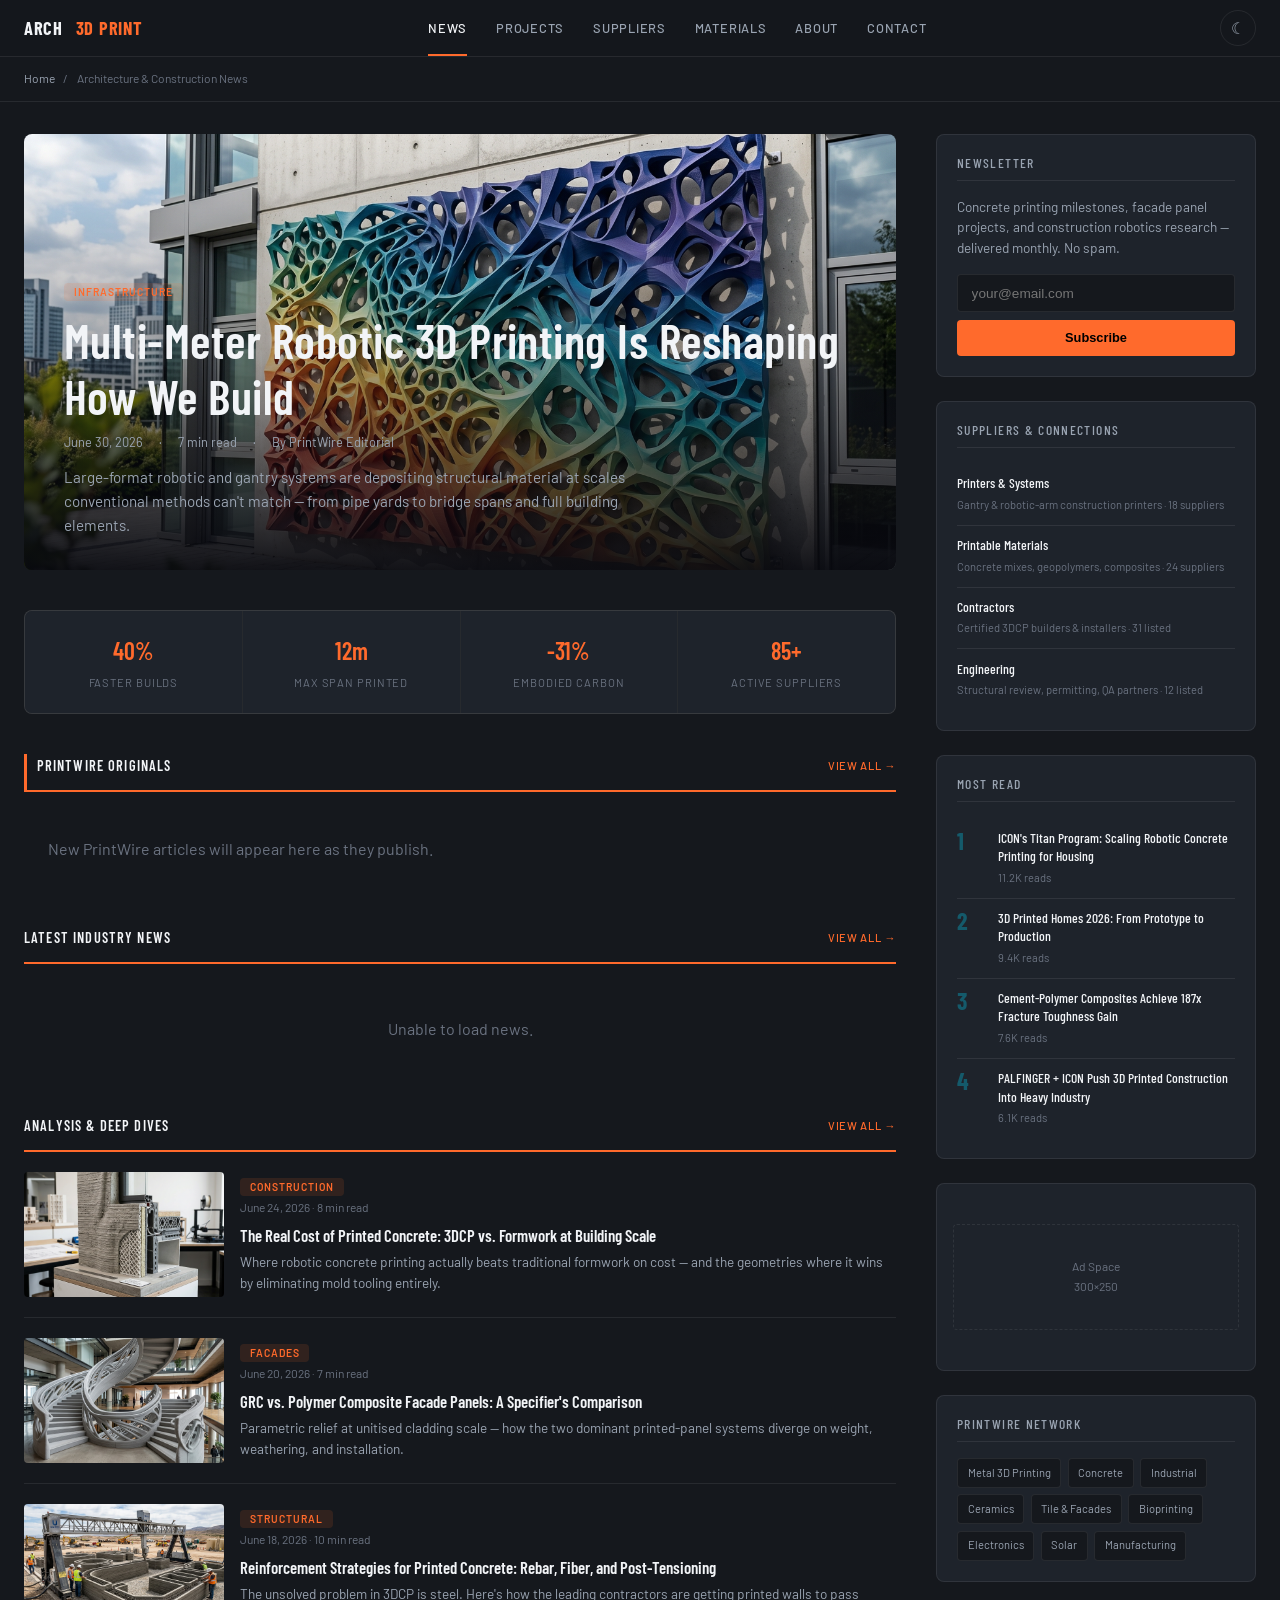
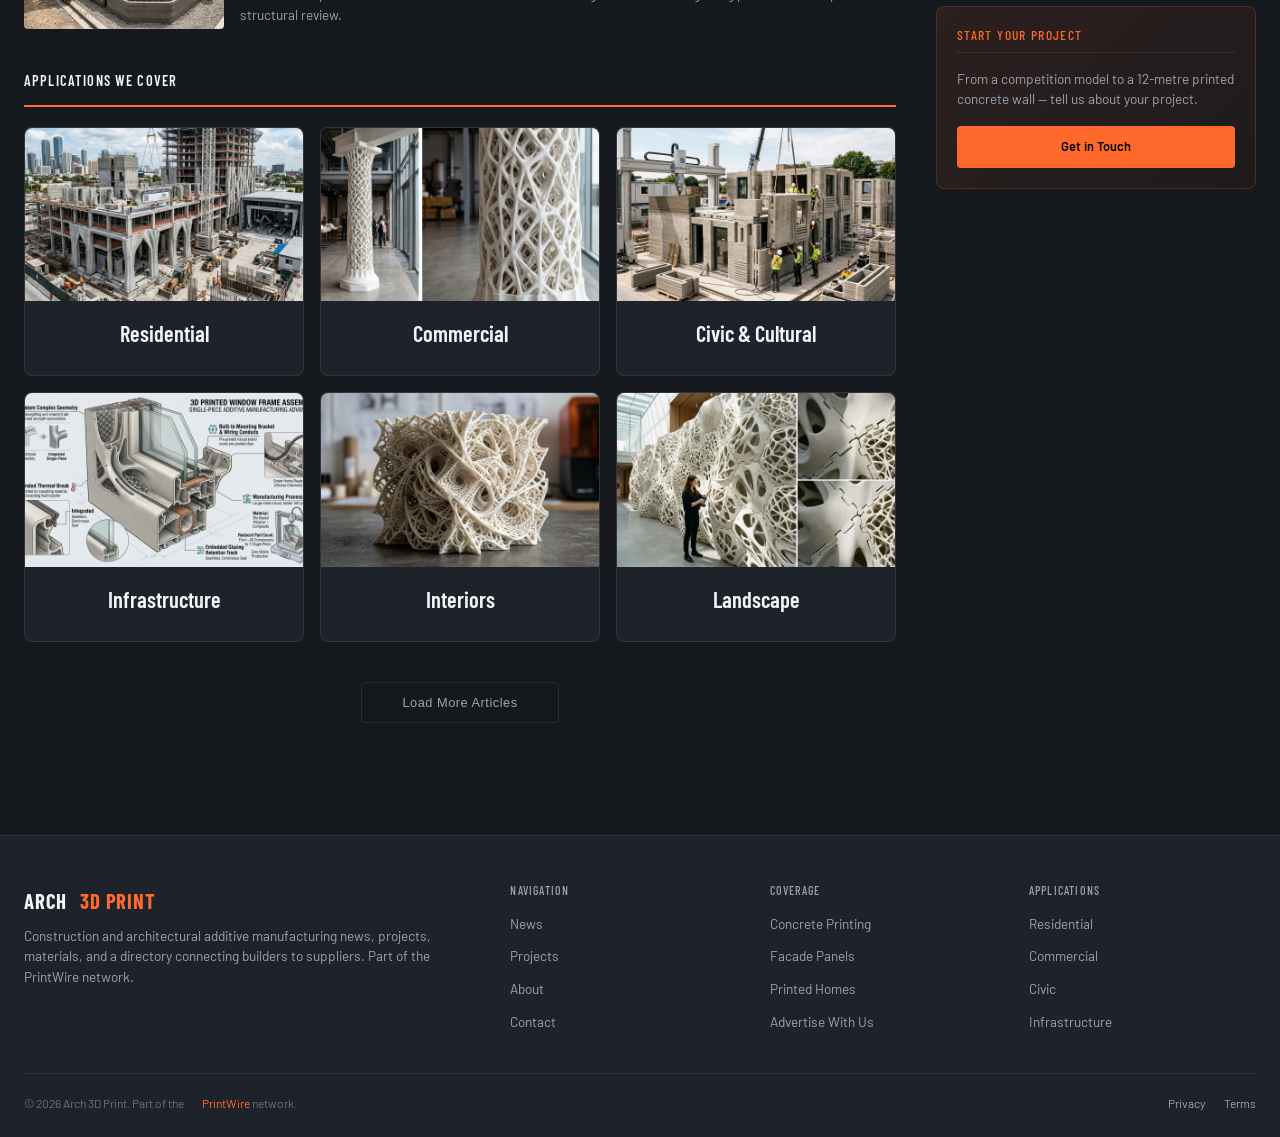
==== static/index.html @ 68fc4df5 "Convert to architecture editorial news template (2-column, orange, network feed)" ====
<!DOCTYPE html>
<html lang="en">
<head>
  <meta charset="UTF-8">
  <meta name="viewport" content="width=device-width, initial-scale=1.0">
  <meta name="description" content="Arch 3D Print: construction and architectural additive manufacturing news, robotic concrete printing, facade panels, and a directory connecting builders to suppliers.">
  <title>Arch 3D Print — Construction &amp; Architectural AM News &amp; Suppliers</title>
  <link rel="preconnect" href="https://fonts.googleapis.com">
  <link rel="preconnect" href="https://fonts.gstatic.com" crossorigin>
  <link href="https://fonts.googleapis.com/css2?family=Barlow+Condensed:wght@600;700&family=Barlow:wght@400;500;600&display=swap" rel="stylesheet">
  <link rel="stylesheet" href="css/editorial.css">
</head>
<body>

<!-- ── Header ─────────────────────────────────── -->
<header class="ed-header">
  <div class="ed-header-inner">
    <a href="index.html" class="ed-logo">
      ARCH&nbsp;<span class="ed-logo-accent">3D&nbsp;PRINT</span>
    </a>
    <button class="ed-nav-toggle" aria-label="Menu" onclick="document.querySelector('.ed-nav').classList.toggle('open')">&#9776;</button>
    <nav class="ed-nav">
      <a href="index.html" class="active">News</a>
      <a href="/articles/">Projects</a>
      <a href="#suppliers">Suppliers</a>
      <a href="#suppliers">Materials</a>
      <a href="about.html">About</a>
      <a href="contact.html">Contact</a>
    </nav>
    <button class="ed-theme-toggle" id="themeToggle" aria-label="Toggle light/dark mode" title="Toggle light/dark mode">&#9790;</button>
  </div>
</header>

<!-- ── Breadcrumbs ────────────────────────────── -->
<div class="ed-breadcrumbs">
  <a href="index.html">Home</a> <span>/</span> Architecture &amp; Construction News
</div>

<!-- ── Main Layout ────────────────────────────── -->
<div class="ed-layout">
  <div class="ed-main">

    <!-- Featured Story -->
    <article class="ed-hero">
      <img src="images/05_facade_gradient.png" alt="Large-format robotic 3D printing on a construction site">
      <div class="ed-hero-overlay"></div>
      <div class="ed-hero-content">
        <span class="ed-badge">Infrastructure</span>
        <h1><a href="#">Multi-Meter Robotic 3D Printing Is Reshaping How We Build</a></h1>
        <div class="ed-hero-meta">
          <span>June 30, 2026</span>
          <span>·</span>
          <span>7 min read</span>
          <span>·</span>
          <span>By PrintWire Editorial</span>
        </div>
        <p class="ed-hero-excerpt">Large-format robotic and gantry systems are depositing structural material at scales conventional methods can't match — from pipe yards to bridge spans and full building elements.</p>
      </div>
    </article>

    <!-- Stats Bar -->
    <div class="ed-stats">
      <div class="ed-stat">
        <div class="ed-stat-value">40%</div>
        <div class="ed-stat-label">Faster Builds</div>
      </div>
      <div class="ed-stat">
        <div class="ed-stat-value">12m</div>
        <div class="ed-stat-label">Max Span Printed</div>
      </div>
      <div class="ed-stat">
        <div class="ed-stat-value">-31%</div>
        <div class="ed-stat-label">Embodied Carbon</div>
      </div>
      <div class="ed-stat">
        <div class="ed-stat-value">85+</div>
        <div class="ed-stat-label">Active Suppliers</div>
      </div>
    </div>

    <!-- PrintWire Originals — network-wide originals (featured) -->
    <div class="ed-section-label" style="border-left:3px solid var(--accent);padding-left:0.6rem;">
      PrintWire Originals
      <a href="/articles/">View All &rarr;</a>
    </div>
    <div class="ed-card-grid" id="pwOriginals">
      <div style="grid-column:1/-1;text-align:center;padding:2rem;color:var(--text-faint);">Loading PrintWire articles…</div>
    </div>

    <!-- Latest News — PrintWire + industry (RSS) -->
    <div class="ed-section-label">
      Latest Industry News
      <a href="#">View All &rarr;</a>
    </div>
    <div class="ed-card-grid" id="newsGrid">
      <div style="grid-column: 1/-1; text-align:center; padding:2rem; color:var(--text-faint);">Loading latest news…</div>
    </div>

    <!-- Analysis & Deep Dives -->
    <div class="ed-section-label">
      Analysis &amp; Deep Dives
      <a href="#">View All &rarr;</a>
    </div>
    <div class="ed-list">
      <article class="ed-list-item">
        <img src="images/07_scale_section.png" alt="Printed concrete wall section">
        <div>
          <span class="ed-badge">Construction</span>
          <div class="ed-card-meta">June 24, 2026 · 8 min read</div>
          <h3><a href="#">The Real Cost of Printed Concrete: 3DCP vs. Formwork at Building Scale</a></h3>
          <p class="ed-card-excerpt">Where robotic concrete printing actually beats traditional formwork on cost — and the geometries where it wins by eliminating mold tooling entirely.</p>
        </div>
      </article>
      <article class="ed-list-item">
        <img src="images/11_staircase.png" alt="Parametric facade panel">
        <div>
          <span class="ed-badge">Facades</span>
          <div class="ed-card-meta">June 20, 2026 · 7 min read</div>
          <h3><a href="#">GRC vs. Polymer Composite Facade Panels: A Specifier's Comparison</a></h3>
          <p class="ed-card-excerpt">Parametric relief at unitised cladding scale — how the two dominant printed-panel systems diverge on weight, weathering, and installation.</p>
        </div>
      </article>
      <article class="ed-list-item">
        <img src="images/12_foundation.png" alt="Reinforced printed foundation">
        <div>
          <span class="ed-badge">Structural</span>
          <div class="ed-card-meta">June 18, 2026 · 10 min read</div>
          <h3><a href="#">Reinforcement Strategies for Printed Concrete: Rebar, Fiber, and Post-Tensioning</a></h3>
          <p class="ed-card-excerpt">The unsolved problem in 3DCP is steel. Here's how the leading contractors are getting printed walls to pass structural review.</p>
        </div>
      </article>
    </div>

    <!-- Applications -->
    <div class="ed-section-label">
      Applications We Cover
    </div>
    <div class="ed-card-grid" style="grid-template-columns: repeat(3, 1fr); gap: 1rem; margin-bottom: 2.5rem;">
      <a href="#" class="ed-card" style="text-align:center;">
        <img class="ed-card-img" src="images/08_site_integration.png" alt="Residential">
        <div class="ed-card-body"><h3>Residential</h3></div>
      </a>
      <a href="#" class="ed-card" style="text-align:center;">
        <img class="ed-card-img" src="images/09_column_lattice.png" alt="Commercial">
        <div class="ed-card-body"><h3>Commercial</h3></div>
      </a>
      <a href="#" class="ed-card" style="text-align:center;">
        <img class="ed-card-img" src="images/10_modular_system.png" alt="Civic & Cultural">
        <div class="ed-card-body"><h3>Civic &amp; Cultural</h3></div>
      </a>
      <a href="#" class="ed-card" style="text-align:center;">
        <img class="ed-card-img" src="images/13_window_frame.png" alt="Infrastructure">
        <div class="ed-card-body"><h3>Infrastructure</h3></div>
      </a>
      <a href="#" class="ed-card" style="text-align:center;">
        <img class="ed-card-img" src="images/14_ornament_detail.png" alt="Interiors">
        <div class="ed-card-body"><h3>Interiors</h3></div>
      </a>
      <a href="#" class="ed-card" style="text-align:center;">
        <img class="ed-card-img" src="images/03_wall_panels.png" alt="Landscape">
        <div class="ed-card-body"><h3>Landscape</h3></div>
      </a>
    </div>

    <!-- Load More -->
    <div class="ed-load-more">
      <button>Load More Articles</button>
    </div>

  </div>

  <!-- ── Sidebar ─────────────────────────────── -->
  <aside class="ed-sidebar">

    <!-- Newsletter -->
    <div class="ed-sidebar-block ed-newsletter">
      <h4>Newsletter</h4>
      <p>Concrete printing milestones, facade panel projects, and construction robotics research — delivered monthly. No spam.</p>
      <form action="https://api.web3forms.com/submit" method="POST" onsubmit="this.querySelector('button').textContent='Subscribed!';this.querySelector('button').disabled=true;">
        <input type="hidden" name="access_key" value="6f33053b-6d08-414b-9615-665f88c98da8">
        <input type="hidden" name="subject" value="Newsletter Signup — arch3dprint.com">
        <input type="hidden" name="from_name" value="Newsletter Signup">
        <input type="email" name="email" placeholder="your@email.com" required>
        <button type="submit">Subscribe</button>
      </form>
    </div>

    <!-- Suppliers & Connections -->
    <div class="ed-sidebar-block" id="suppliers">
      <h4>Suppliers &amp; Connections</h4>
      <div class="ed-popular-item">
        <div>
          <h3><a href="#">Printers &amp; Systems</a></h3>
          <div class="ed-popular-meta">Gantry &amp; robotic-arm construction printers · 18 suppliers</div>
        </div>
      </div>
      <div class="ed-popular-item">
        <div>
          <h3><a href="#">Printable Materials</a></h3>
          <div class="ed-popular-meta">Concrete mixes, geopolymers, composites · 24 suppliers</div>
        </div>
      </div>
      <div class="ed-popular-item">
        <div>
          <h3><a href="#">Contractors</a></h3>
          <div class="ed-popular-meta">Certified 3DCP builders &amp; installers · 31 listed</div>
        </div>
      </div>
      <div class="ed-popular-item">
        <div>
          <h3><a href="#">Engineering</a></h3>
          <div class="ed-popular-meta">Structural review, permitting, QA partners · 12 listed</div>
        </div>
      </div>
    </div>

    <!-- Most Read -->
    <div class="ed-sidebar-block">
      <h4>Most Read</h4>
      <div class="ed-popular-item">
        <span class="ed-popular-num">1</span>
        <div>
          <h3><a href="#">ICON's Titan Program: Scaling Robotic Concrete Printing for Housing</a></h3>
          <div class="ed-popular-meta">11.2K reads</div>
        </div>
      </div>
      <div class="ed-popular-item">
        <span class="ed-popular-num">2</span>
        <div>
          <h3><a href="#">3D Printed Homes 2026: From Prototype to Production</a></h3>
          <div class="ed-popular-meta">9.4K reads</div>
        </div>
      </div>
      <div class="ed-popular-item">
        <span class="ed-popular-num">3</span>
        <div>
          <h3><a href="#">Cement-Polymer Composites Achieve 187x Fracture Toughness Gain</a></h3>
          <div class="ed-popular-meta">7.6K reads</div>
        </div>
      </div>
      <div class="ed-popular-item">
        <span class="ed-popular-num">4</span>
        <div>
          <h3><a href="#">PALFINGER + ICON Push 3D Printed Construction Into Heavy Industry</a></h3>
          <div class="ed-popular-meta">6.1K reads</div>
        </div>
      </div>
    </div>

    <!-- Ad Placeholder -->
    <div class="ed-sidebar-block" style="text-align:center; color: var(--text-faint); font-size: 0.75rem; padding: 2.5rem 1rem;">
      <div style="border: 1px dashed var(--border); border-radius: 4px; padding: 2rem 1rem;">
        Ad Space<br>300×250
      </div>
    </div>

    <!-- Network Links -->
    <div class="ed-sidebar-block">
      <h4>PrintWire Network</h4>
      <div class="ed-network-links">
        <a href="https://dmls3d.com">Metal 3D Printing</a>
        <a href="https://3dprintconcrete.com">Concrete</a>
        <a href="https://3dprintpipes.com">Industrial</a>
        <a href="https://3dprintceramic.com">Ceramics</a>
        <a href="https://3dprinttile.com">Tile &amp; Facades</a>
        <a href="https://3dprinttissue.com">Bioprinting</a>
        <a href="https://3dprintcircuitry.com">Electronics</a>
        <a href="https://3dprintsolar.com">Solar</a>
        <a href="https://sendcutship.com">Manufacturing</a>
      </div>
    </div>

    <!-- Project CTA -->
    <div class="ed-sidebar-block" style="background: linear-gradient(135deg, rgba(255,106,44,0.10), rgba(255,106,44,0.04)); border-color: var(--border-accent);">
      <h4 style="color: var(--accent);">Start Your Project</h4>
      <p style="font-size: 0.85rem; color: var(--text-dim); margin-bottom: 1rem; line-height: 1.5;">From a competition model to a 12-metre printed concrete wall — tell us about your project.</p>
      <a href="contact.html" style="display:block;text-align:center;padding:0.65rem;background:var(--accent);border-radius:4px;color:#000;font-weight:600;font-size:0.8rem;transition:background 0.25s;" onmouseover="this.style.background='var(--accent-dark)'" onmouseout="this.style.background='var(--accent)'">Get in Touch</a>
    </div>

  </aside>
</div>

<!-- ── Footer ─────────────────────────────────── -->
<footer class="ed-footer">
  <div class="ed-footer-inner">
    <div class="ed-footer-brand">
      <div class="ed-logo" style="font-size:1.3rem; margin-bottom: 0.5rem;">ARCH&nbsp;<span class="ed-logo-accent">3D&nbsp;PRINT</span></div>
      <p>Construction and architectural additive manufacturing news, projects, materials, and a directory connecting builders to suppliers. Part of the PrintWire network.</p>
    </div>
    <div>
      <h4>Navigation</h4>
      <ul>
        <li><a href="index.html">News</a></li>
        <li><a href="/articles/">Projects</a></li>
        <li><a href="about.html">About</a></li>
        <li><a href="contact.html">Contact</a></li>
      </ul>
    </div>
    <div>
      <h4>Coverage</h4>
      <ul>
        <li><a href="#">Concrete Printing</a></li>
        <li><a href="#">Facade Panels</a></li>
        <li><a href="#">Printed Homes</a></li>
        <li><a href="advertise.html">Advertise With Us</a></li>
      </ul>
    </div>
    <div>
      <h4>Applications</h4>
      <ul>
        <li><a href="#">Residential</a></li>
        <li><a href="#">Commercial</a></li>
        <li><a href="#">Civic</a></li>
        <li><a href="#">Infrastructure</a></li>
      </ul>
    </div>
  </div>
  <div class="ed-footer-bottom">
    <span>&copy; 2026 Arch 3D Print. Part of the <a href="https://3dprint.space" style="color:var(--accent);">PrintWire</a> network.</span>
    <span>
      <a href="#">Privacy</a>
      <a href="#">Terms</a>
    </span>
  </div>
</footer>

<script>
// ── Mobile nav toggle ──
document.querySelector('.ed-nav-toggle')?.addEventListener('click', () => {
  document.querySelector('.ed-nav').classList.toggle('open');
});

// ── Theme toggle (light/dark) — dark default ──
(function() {
  const btn = document.getElementById('themeToggle');
  const root = document.documentElement;
  function setTheme(theme) {
    root.setAttribute('data-theme', theme);
    localStorage.setItem('ed-theme', theme);
    btn.innerHTML = theme === 'dark' ? '&#9790;' : '&#9728;';
    btn.title = theme === 'dark' ? 'Switch to light mode' : 'Switch to dark mode';
  }
  const saved = localStorage.getItem('ed-theme');
  setTheme(saved || 'dark');
  btn.addEventListener('click', () => {
    const current = root.getAttribute('data-theme') || 'dark';
    setTheme(current === 'dark' ? 'light' : 'dark');
  });
})();

// ── News Feed: network-wide PrintWire Originals + industry RSS ──
(function() {
  var grid = document.getElementById('newsGrid');
  var orig = document.getElementById('pwOriginals');

  var feeds = [
    { url: 'https://news.google.com/rss/search?q=3D+printed+construction+additive+manufacturing&hl=en-US&gl=US&ceid=US:en', name: 'Google News' },
    { url: 'https://news.google.com/rss/search?q=3D+concrete+printing+building&hl=en-US&gl=US&ceid=US:en', name: 'Google News' },
    { url: 'https://news.google.com/rss/search?q=ICON+Alquist+COBOD+construction+3D+printing&hl=en-US&gl=US&ceid=US:en', name: 'Google News' },
    { url: 'https://3dprintingindustry.com/feed/', name: '3DPI' }
  ];

  var api = 'https://api.rss2json.com/v1/api.json?rss_url=';
  var rss = [];
  var localArts = [];
  var loaded = 0;
  var total = feeds.length;
  var fallbackImgs = [
    'images/01_concrete_layers.png','images/02_parametric_struct.png','images/03_wall_panels.png',
    'images/04_printer_active.png','images/06_reinforced_section.png','images/08_site_integration.png',
    'images/09_column_lattice.png','images/10_modular_system.png'
  ];

  function stripHtml(html) {
    var d = document.createElement('div'); d.innerHTML = html;
    return d.textContent || '';
  }
  function esc(s) {
    var d = document.createElement('div'); d.appendChild(document.createTextNode(s));
    return d.innerHTML;
  }
  function card(a, i) {
    var img = a.img || fallbackImgs[i % fallbackImgs.length];
    var fb = fallbackImgs[(i+1) % fallbackImgs.length];
    var open = a.local
      ? 'onclick="location.href=\'' + esc(a.link) + '\'"'
      : 'onclick="window.open(\'' + esc(a.link) + '\',\'_blank\',\'noopener\')"';
    var linkAttrs = a.local ? 'href="' + esc(a.link) + '"'
      : 'href="' + esc(a.link) + '" target="_blank" rel="noopener"';
    var badge = a.local
      ? '<span class="ed-badge" style="background:var(--accent);color:#000;">' + esc(a.source) + '</span>'
      : '<span class="ed-badge">' + esc(a.source) + '</span>';
    return '<article class="ed-card" style="cursor:pointer" ' + open + '>' +
      '<img class="ed-card-img" src="' + esc(img) + '" alt="" loading="lazy" onerror="this.onerror=null;this.src=\'' + fb + '\'">' +
      '<div class="ed-card-body">' + badge +
        '<div class="ed-card-meta">' + esc(a.dateStr || '') + '</div>' +
        '<h3><a ' + linkAttrs + ' onclick="event.stopPropagation()">' + esc(a.title) + '</a></h3>' +
        '<p class="ed-card-excerpt">' + esc(a.desc) + '</p>' +
      '</div></article>';
  }

  // 1) Network-wide PrintWire originals (group feed) — powers featured section AND merges into grid
  var localReady = fetch('network.json', { cache: 'no-store' })
    .then(function(r){ return r.ok ? r.json() : []; })
    .then(function(items){
      (items || []).forEach(function(it, i){
        localArts.push({ title: it.title, link: it.url, desc: it.summary || '',
          date: it.iso, dateStr: it.date, source: (it.origin || 'PrintWire'), local: true,
          img: it.img || fallbackImgs[i % fallbackImgs.length] });
      });
      if (orig) {
        orig.innerHTML = localArts.length
          ? localArts.slice(0, 6).map(card).join('')
          : '<div style="grid-column:1/-1;padding:1.5rem;color:var(--text-faint);">New PrintWire articles will appear here as they publish.</div>';
      }
    })
    .catch(function(){ if (orig) orig.innerHTML = ''; });

  // 2) Industry RSS
  var timeout = setTimeout(finish, 8000);
  feeds.forEach(function(feed) {
    fetch(api + encodeURIComponent(feed.url))
      .then(function(r){ return r.json(); })
      .then(function(data){
        if (data.status === 'ok' && data.items) {
          data.items.forEach(function(item){
            rss.push({ title: item.title, link: item.link,
              desc: stripHtml(item.description).substring(0,140) + '…',
              date: item.pubDate, source: feed.name, local: false,
              img: item.thumbnail || (item.enclosure && item.enclosure.link) || '' });
          });
        }
      })
      .catch(function(){})
      .then(function(){ loaded++; if (loaded === total) { clearTimeout(timeout); finish(); } });
  });

  var done = false;
  function finish(){ if (done) return; done = true; localReady.then(render); }
  function render(){
    if (!grid) return;
    var merged = localArts.concat(rss);
    merged.forEach(function(a){ if (!a.dateStr && a.date) a.dateStr = new Date(a.date).toLocaleDateString('en-US',{year:'numeric',month:'short',day:'numeric'}); });
    merged.sort(function(a,b){ return new Date(b.date) - new Date(a.date); });
    var top = merged.slice(0, 8);
    grid.innerHTML = top.length
      ? top.map(card).join('')
      : '<div style="grid-column:1/-1;text-align:center;padding:2rem;color:var(--text-faint);">Unable to load news.</div>';
  }
})();
</script>
</body>
</html>
---- static/css/editorial.css ----
/* ============================================
   3dprintarchitecture.com — Editorial Layout
   Metal-cluster NEWS template, approved orange scheme
   ============================================ */

/* ── Shared Tokens ───────────────────────────── */
:root {
  --accent: #FF6A2C;
  --accent-dark: #E85D1F;
  --accent-dim: rgba(255,106,44,0.12);
  --red: #e53e3e;
  --radius: 8px;
  --radius-sm: 4px;
  --font-display: 'Barlow Condensed', sans-serif;
  --font-body: 'Barlow', sans-serif;
  --transition: 0.25s cubic-bezier(0.4,0,0.2,1);
}

/* ── Dark Mode (default) ─────────────────────── */
:root, [data-theme="dark"] {
  --bg: #15181D;
  --bg-surface: #1E232B;
  --bg-card: #1E232B;
  --bg-card-hover: #252b34;
  --bg-sidebar: #1E232B;
  --text: #F2F4F7;
  --text-dim: #9AA4B2;
  --text-faint: #6A7280;
  --heading: #F2F4F7;
  --border: rgba(255,255,255,0.08);
  --border-accent: rgba(255,106,44,0.2);
  --shadow: 0 1px 3px rgba(0,0,0,0.4);
  --shadow-hover: 0 8px 24px rgba(0,0,0,0.5);
  --header-bg: rgba(21,24,29,0.92);
  --badge-bg: rgba(255,106,44,0.12);
  --input-bg: #15181D;
}

/* ── Light Mode ──────────────────────────────── */
[data-theme="light"] {
  --accent: #FF6A2C;
  --accent-dark: #E85D1F;
  --accent-dim: rgba(255,106,44,0.10);
  --bg: #E9E5DE;
  --bg-surface: #F6F4F0;
  --bg-card: #F6F4F0;
  --bg-card-hover: #EFECE6;
  --bg-sidebar: #F6F4F0;
  --text: #1A1A1A;
  --text-dim: #6A655C;
  --text-faint: #8A857C;
  --heading: #1A1A1A;
  --border: rgba(0,0,0,0.10);
  --border-accent: rgba(255,106,44,0.25);
  --shadow: 0 1px 3px rgba(0,0,0,0.06);
  --shadow-hover: 0 8px 24px rgba(0,0,0,0.12);
  --header-bg: rgba(233,229,222,0.95);
  --badge-bg: rgba(255,106,44,0.12);
  --input-bg: #E9E5DE;
}

/* Dark is the default even with no manual choice (not system-based) */
@media (prefers-color-scheme: light) {
  :root:not([data-theme]) {
    --accent: #FF6A2C;
    --accent-dark: #E85D1F;
    --accent-dim: rgba(255,106,44,0.12);
    --bg: #15181D;
    --bg-surface: #1E232B;
    --bg-card: #1E232B;
    --bg-card-hover: #252b34;
    --bg-sidebar: #1E232B;
    --text: #F2F4F7;
    --text-dim: #9AA4B2;
    --text-faint: #6A7280;
    --heading: #F2F4F7;
    --border: rgba(255,255,255,0.08);
    --border-accent: rgba(255,106,44,0.2);
    --shadow: 0 1px 3px rgba(0,0,0,0.4);
    --shadow-hover: 0 8px 24px rgba(0,0,0,0.5);
    --header-bg: rgba(21,24,29,0.92);
    --badge-bg: rgba(255,106,44,0.12);
    --input-bg: #15181D;
  }
}

/* ── Reset ───────────────────────────────────── */
*,*::before,*::after { margin:0;padding:0;box-sizing:border-box; }
html { scroll-behavior:smooth; font-size:16px; }
body {
  font-family: var(--font-body);
  color: var(--text);
  background: var(--input-bg);
  line-height: 1.65;
  -webkit-font-smoothing: antialiased;
  overflow-x: hidden;
}
a { color: inherit; text-decoration: none; }
img { max-width: 100%; display: block; }

/* ── Typography ──────────────────────────────── */
h1,h2,h3,h4 { font-family: var(--font-display); font-weight: 600; line-height: 1.15; color: var(--heading); }
h1 { font-size: clamp(2rem, 5vw, 3rem); letter-spacing: 0.01em; }
h2 { font-size: clamp(1.5rem, 3.5vw, 2.2rem); }
h3 { font-size: clamp(1.1rem, 2vw, 1.4rem); }
h4 { font-size: 0.85rem; text-transform: uppercase; letter-spacing: 0.1em; color: var(--text-dim); font-weight: 500; }

/* ── Header ──────────────────────────────────── */
.ed-header {
  position: sticky; top: 0; z-index: 100;
  background: var(--header-bg);
  backdrop-filter: blur(16px);
  border-bottom: 1px solid var(--border);
}
.ed-header-inner {
  max-width: 1280px;
  margin: 0 auto;
  display: flex;
  align-items: center;
  justify-content: space-between;
  padding: 0 1.5rem;
  height: 56px;
}
.ed-logo {
  font-family: var(--font-display);
  font-size: 1.15rem;
  font-weight: 700;
  color: var(--heading);
  letter-spacing: 0.04em;
  display: flex; align-items: center; gap: 0.5rem;
}
.ed-logo-accent { color: var(--accent); }
.ed-nav { display: flex; gap: 0; align-items: center; }
.ed-nav a {
  padding: 0 0.9rem;
  font-size: 0.8rem;
  font-weight: 500;
  color: var(--text-dim);
  text-transform: uppercase;
  letter-spacing: 0.06em;
  transition: color var(--transition);
  line-height: 56px;
  position: relative;
}
.ed-nav a:hover, .ed-nav a.active { color: var(--heading); }
.ed-nav a.active::after {
  content: ''; position: absolute; bottom: 0; left: 0.9rem; right: 0.9rem;
  height: 2px; background: var(--accent);
}
.ed-nav-toggle {
  display: none; background: none; border: none; color: var(--text);
  font-size: 1.5rem; cursor: pointer; padding: 0.5rem;
}

/* Theme toggle */
.ed-theme-toggle {
  background: none; border: 1px solid var(--border);
  color: var(--text-dim); cursor: pointer;
  width: 36px; height: 36px;
  border-radius: 50%;
  display: flex; align-items: center; justify-content: center;
  font-size: 1rem;
  transition: all var(--transition);
  margin-left: 0.5rem;
  flex-shrink: 0;
}
.ed-theme-toggle:hover { border-color: var(--accent); color: var(--accent); }

/* ── Breadcrumbs ─────────────────────────────── */
.ed-breadcrumbs {
  max-width: 1280px; margin: 0 auto;
  padding: 0.75rem 1.5rem;
  font-size: 0.75rem;
  color: var(--text-faint);
  border-bottom: 1px solid var(--border);
}
.ed-breadcrumbs a { color: var(--text-dim); transition: color var(--transition); }
.ed-breadcrumbs a:hover { color: var(--accent); }
.ed-breadcrumbs span { margin: 0 0.4rem; }

/* ── Layout ──────────────────────────────────── */
.ed-layout {
  max-width: 1280px;
  margin: 0 auto;
  display: grid;
  grid-template-columns: 1fr 320px;
  gap: 2.5rem;
  padding: 2rem 1.5rem;
  align-items: start;
}
.ed-main { min-width: 0; }
.ed-sidebar { position: sticky; top: 72px; }

/* ── Hero / Featured Story ───────────────────── */
.ed-hero {
  margin-bottom: 2.5rem;
  position: relative;
  border-radius: var(--radius);
  overflow: hidden;
  background: var(--bg-card);
}
.ed-hero img {
  width: 100%;
  aspect-ratio: 16/8;
  object-fit: cover;
  display: block;
}
.ed-hero-overlay {
  position: absolute; inset: 0;
  background: linear-gradient(0deg, rgba(8,9,15,0.95) 0%, rgba(8,9,15,0.3) 50%, transparent 100%);
}
[data-theme="light"] .ed-hero-overlay {
  background: linear-gradient(0deg, rgba(245,246,248,0.97) 0%, rgba(245,246,248,0.4) 50%, transparent 100%);
}
.ed-hero-content {
  position: absolute;
  bottom: 0; left: 0; right: 0;
  padding: 2rem 2.5rem;
}
.ed-hero .ed-badge { margin-bottom: 0.75rem; }
.ed-hero h1 { margin-bottom: 0.5rem; }
.ed-hero h1 a { color: var(--heading); transition: color var(--transition); }
.ed-hero h1 a:hover { color: var(--accent); }
.ed-hero-meta {
  font-size: 0.8rem;
  color: var(--text-dim);
  display: flex; gap: 1rem; align-items: center;
}
.ed-hero-excerpt {
  margin-top: 0.75rem;
  font-size: 0.95rem;
  color: var(--text-dim);
  line-height: 1.6;
  max-width: 600px;
}

/* ── Badge / Tag ─────────────────────────────── */
.ed-badge {
  display: inline-block;
  font-size: 0.65rem;
  font-weight: 600;
  text-transform: uppercase;
  letter-spacing: 0.1em;
  padding: 0.25rem 0.6rem;
  border-radius: var(--radius-sm);
  background: var(--badge-bg);
  color: var(--accent);
  line-height: 1;
}
.ed-badge.red { background: rgba(255,68,68,0.12); color: var(--red); }

/* ── Section Label ───────────────────────────── */
.ed-section-label {
  font-family: var(--font-display);
  font-size: 0.9rem;
  font-weight: 600;
  text-transform: uppercase;
  letter-spacing: 0.08em;
  color: var(--heading);
  margin-bottom: 1.25rem;
  padding-bottom: 0.75rem;
  border-bottom: 2px solid var(--accent);
  display: flex;
  align-items: center;
  justify-content: space-between;
}
.ed-section-label a {
  font-family: var(--font-body);
  font-size: 0.7rem;
  font-weight: 500;
  color: var(--accent);
  text-transform: uppercase;
  letter-spacing: 0.06em;
}

/* ── Article Cards ───────────────────────────── */
.ed-card-grid {
  display: grid;
  grid-template-columns: repeat(2, 1fr);
  gap: 1.5rem;
  margin-bottom: 2.5rem;
}
.ed-card {
  background: var(--bg-card);
  border-radius: var(--radius);
  overflow: hidden;
  border: 1px solid var(--border);
  transition: transform var(--transition), box-shadow var(--transition), border-color var(--transition);
}
.ed-card:hover {
  transform: translateY(-2px);
  box-shadow: var(--shadow-hover);
  border-color: var(--border-accent);
}
.ed-card-img {
  aspect-ratio: 16/10;
  object-fit: cover;
  width: 100%;
}
.ed-card-body { padding: 1.25rem; }
.ed-card-body .ed-badge { margin-bottom: 0.65rem; }
.ed-card-body h3 { margin-bottom: 0.5rem; }
.ed-card-body h3 a { color: var(--heading); transition: color var(--transition); }
.ed-card-body h3 a:hover { color: var(--accent); }
.ed-card-meta {
  font-size: 0.75rem;
  color: var(--text-faint);
  margin-bottom: 0.5rem;
}
.ed-card-excerpt {
  font-size: 0.85rem;
  color: var(--text-dim);
  line-height: 1.55;
  display: -webkit-box;
  -webkit-line-clamp: 3;
  -webkit-box-orient: vertical;
  overflow: hidden;
}

/* ── Article List (compact) ──────────────────── */
.ed-list { display: flex; flex-direction: column; gap: 1.25rem; margin-bottom: 2.5rem; }
.ed-list-item {
  display: grid;
  grid-template-columns: 200px 1fr;
  gap: 1rem;
  padding-bottom: 1.25rem;
  border-bottom: 1px solid var(--border);
  align-items: start;
}
.ed-list-item:last-child { border-bottom: none; padding-bottom: 0; }
.ed-list-item img {
  aspect-ratio: 16/10;
  object-fit: cover;
  border-radius: var(--radius-sm);
  width: 100%;
}
.ed-list-item h3 { font-size: 1.05rem; margin-bottom: 0.35rem; }
.ed-list-item h3 a { color: var(--heading); transition: color var(--transition); }
.ed-list-item h3 a:hover { color: var(--accent); }

/* ── Sidebar ─────────────────────────────────── */
.ed-sidebar-block {
  background: var(--bg-sidebar);
  border: 1px solid var(--border);
  border-radius: var(--radius);
  padding: 1.25rem;
  margin-bottom: 1.5rem;
}
.ed-sidebar-block h4 {
  margin-bottom: 1rem;
  padding-bottom: 0.6rem;
  border-bottom: 1px solid var(--border);
}

/* Newsletter widget */
.ed-newsletter p { font-size: 0.85rem; color: var(--text-dim); margin-bottom: 1rem; line-height: 1.5; }
.ed-newsletter input[type="email"] {
  width: 100%;
  padding: 0.65rem 0.85rem;
  background: var(--input-bg);
  border: 1px solid var(--border);
  border-radius: var(--radius-sm);
  color: var(--text);
  font-size: 0.85rem;
  margin-bottom: 0.5rem;
  transition: border-color var(--transition);
}
.ed-newsletter input[type="email"]:focus { outline: none; border-color: var(--accent); }
.ed-newsletter button {
  width: 100%;
  padding: 0.65rem;
  background: var(--accent);
  border: none;
  border-radius: var(--radius-sm);
  color: #000;
  font-weight: 600;
  font-size: 0.8rem;
  cursor: pointer;
  transition: background var(--transition);
}
.ed-newsletter button:hover { background: var(--accent-dark); }

/* Popular posts widget */
.ed-popular-item {
  display: flex;
  gap: 0.75rem;
  padding: 0.65rem 0;
  border-bottom: 1px solid var(--border);
  align-items: start;
}
.ed-popular-item:last-child { border-bottom: none; }
.ed-popular-num {
  font-family: var(--font-display);
  font-size: 1.5rem;
  font-weight: 700;
  color: var(--accent-dim);
  line-height: 1;
  min-width: 1.8rem;
  color: rgba(0,217,255,0.3);
}
.ed-popular-item h3 { font-size: 0.85rem; font-weight: 500; line-height: 1.35; }
.ed-popular-item h3 a { color: var(--text); }
.ed-popular-item h3 a:hover { color: var(--accent); }
.ed-popular-meta { font-size: 0.7rem; color: var(--text-faint); margin-top: 0.2rem; }

/* Network links widget */
.ed-network-links { display: flex; flex-wrap: wrap; gap: 0.4rem; }
.ed-network-links a {
  font-size: 0.7rem;
  padding: 0.3rem 0.6rem;
  background: var(--input-bg);
  border: 1px solid var(--border);
  border-radius: var(--radius-sm);
  color: var(--text-dim);
  transition: all var(--transition);
}
.ed-network-links a:hover { border-color: var(--accent); color: var(--accent); }

/* ── Load More ───────────────────────────────── */
.ed-load-more {
  text-align: center;
  margin: 2rem 0;
}
.ed-load-more button {
  padding: 0.75rem 2.5rem;
  background: transparent;
  border: 1px solid var(--border);
  border-radius: var(--radius-sm);
  color: var(--text-dim);
  font-size: 0.8rem;
  font-weight: 500;
  cursor: pointer;
  letter-spacing: 0.04em;
  transition: all var(--transition);
}
.ed-load-more button:hover {
  border-color: var(--accent);
  color: var(--accent);
}

/* ── Stats Bar ───────────────────────────────── */
.ed-stats {
  display: grid;
  grid-template-columns: repeat(4, 1fr);
  gap: 1px;
  background: var(--border);
  border: 1px solid var(--border);
  border-radius: var(--radius);
  overflow: hidden;
  margin-bottom: 2.5rem;
}
.ed-stat {
  background: var(--bg-card);
  padding: 1.25rem;
  text-align: center;
}
.ed-stat-value {
  font-family: var(--font-display);
  font-size: 1.5rem;
  font-weight: 600;
  color: var(--accent);
}
.ed-stat-label {
  font-size: 0.7rem;
  text-transform: uppercase;
  letter-spacing: 0.08em;
  color: var(--text-faint);
  margin-top: 0.25rem;
}

/* ── Page Hero (inner pages) ─────────────────── */
.ed-page-hero {
  position: relative;
  border-radius: var(--radius);
  overflow: hidden;
  margin-bottom: 2.5rem;
  background: var(--bg-card);
}
.ed-page-hero img {
  width: 100%; aspect-ratio: 16/6; object-fit: cover;
}
.ed-page-hero-overlay {
  position: absolute; inset: 0;
  background: linear-gradient(0deg, rgba(8,9,15,0.9) 0%, rgba(8,9,15,0.4) 60%, transparent 100%);
}
[data-theme="light"] .ed-page-hero-overlay {
  background: linear-gradient(0deg, rgba(245,246,248,0.95) 0%, rgba(245,246,248,0.5) 60%, transparent 100%);
}
.ed-page-hero-content {
  position: absolute; bottom: 0; left: 0; right: 0;
  padding: 2rem 2.5rem;
}
.ed-page-hero h1 { margin-bottom: 0.5rem; }
.ed-page-hero p { color: var(--text-dim); font-size: 1rem; max-width: 600px; }

/* ── Content Sections ────────────────────────── */
.ed-content { max-width: 1280px; margin: 0 auto; padding: 0 1.5rem; }
.ed-content-narrow { max-width: 860px; margin: 0 auto; padding: 0 1.5rem; }
.ed-section { margin-bottom: 3rem; }
.ed-section p { color: var(--text-dim); line-height: 1.75; margin-bottom: 1rem; font-size: 0.95rem; }
.ed-section p:last-child { margin-bottom: 0; }

/* Two-column content block */
.ed-two-col {
  display: grid;
  grid-template-columns: 1fr 1fr;
  gap: 2.5rem;
  align-items: start;
  margin-bottom: 2.5rem;
}
.ed-two-col img { border-radius: var(--radius); width: 100%; }

/* Content cards (mission, values, etc.) */
.ed-content-card {
  background: var(--bg-card);
  border: 1px solid var(--border);
  border-radius: var(--radius);
  padding: 1.75rem;
  transition: border-color var(--transition);
}
.ed-content-card:hover { border-color: var(--border-accent); }
.ed-content-card h3 { margin-bottom: 0.75rem; font-size: 1.15rem; }
.ed-content-card p { margin-bottom: 0; }
.ed-content-card .ed-icon {
  font-size: 1.5rem; margin-bottom: 0.75rem; display: block;
}
.ed-grid-2 { display: grid; grid-template-columns: 1fr 1fr; gap: 1.5rem; margin-bottom: 2.5rem; }
.ed-grid-3 { display: grid; grid-template-columns: repeat(3, 1fr); gap: 1.5rem; margin-bottom: 2.5rem; }
.ed-grid-4 { display: grid; grid-template-columns: repeat(4, 1fr); gap: 1.25rem; margin-bottom: 2.5rem; }

/* Service detail cards */
.ed-service-detail {
  display: grid;
  grid-template-columns: 280px 1fr;
  gap: 1.5rem;
  background: var(--bg-card);
  border: 1px solid var(--border);
  border-radius: var(--radius);
  overflow: hidden;
  margin-bottom: 1.25rem;
  transition: border-color var(--transition);
}
.ed-service-detail:hover { border-color: var(--border-accent); }
.ed-service-detail img { width: 100%; height: 100%; object-fit: cover; }
.ed-service-detail-body { padding: 1.5rem 1.5rem 1.5rem 0; }
.ed-service-detail-body h3 { margin-bottom: 0.5rem; }

/* Timeline */
.ed-timeline { position: relative; padding-left: 2.5rem; margin-bottom: 2.5rem; }
.ed-timeline::before {
  content: ''; position: absolute; left: 0.75rem; top: 0; bottom: 0;
  width: 2px; background: var(--border);
}
.ed-timeline-step {
  position: relative; margin-bottom: 2rem; padding-bottom: 0;
}
.ed-timeline-step:last-child { margin-bottom: 0; }
.ed-timeline-num {
  position: absolute; left: -2.5rem; top: 0;
  width: 1.5rem; height: 1.5rem;
  background: var(--accent);
  color: #000;
  border-radius: 50%;
  font-size: 0.7rem;
  font-weight: 700;
  display: flex; align-items: center; justify-content: center;
}
.ed-timeline-step h3 { font-size: 1.05rem; margin-bottom: 0.35rem; }

/* Forms */
.ed-form { max-width: 100%; }
.ed-form-group { margin-bottom: 1rem; }
.ed-form-group label {
  display: block; font-size: 0.8rem; font-weight: 500;
  color: var(--text-dim); margin-bottom: 0.35rem;
}
.ed-form-group .required { color: var(--red); }
.ed-form-group input, .ed-form-group textarea, .ed-form-group select {
  width: 100%;
  padding: 0.7rem 0.9rem;
  background: var(--input-bg);
  border: 1px solid var(--border);
  border-radius: var(--radius-sm);
  color: var(--text);
  font-family: var(--font-body);
  font-size: 0.9rem;
  transition: border-color var(--transition);
}
.ed-form-group input:focus, .ed-form-group textarea:focus, .ed-form-group select:focus {
  outline: none; border-color: var(--accent);
}
.ed-form-group textarea { resize: vertical; }
.ed-form-submit {
  padding: 0.75rem 2rem;
  background: var(--accent);
  border: none;
  border-radius: var(--radius-sm);
  color: #000;
  font-weight: 600;
  font-size: 0.9rem;
  cursor: pointer;
  transition: background var(--transition);
}
.ed-form-submit:hover { background: var(--accent-dark); }

/* CTA Banner */
.ed-cta-banner {
  background: var(--bg-card);
  border: 1px solid var(--border-accent);
  border-radius: var(--radius);
  padding: 2.5rem;
  text-align: center;
  margin-bottom: 2.5rem;
}
.ed-cta-banner h2 { margin-bottom: 0.5rem; }
.ed-cta-banner p { color: var(--text-dim); margin-bottom: 1.25rem; max-width: 500px; margin-left: auto; margin-right: auto; }
.ed-cta-banner a {
  display: inline-block;
  padding: 0.75rem 2rem;
  background: var(--accent);
  color: #000;
  font-weight: 600;
  border-radius: var(--radius-sm);
  transition: background var(--transition);
}
.ed-cta-banner a:hover { background: var(--accent-dark); }

/* Package cards (advertise) */
.ed-package {
  background: var(--bg-card);
  border: 1px solid var(--border);
  border-radius: var(--radius);
  padding: 1.75rem;
  transition: border-color var(--transition);
}
.ed-package:hover { border-color: var(--border-accent); }
.ed-package h3 { margin-bottom: 0.5rem; }
.ed-package .ed-price {
  font-family: var(--font-display);
  font-size: 1.8rem; font-weight: 600;
  color: var(--accent); margin-bottom: 1rem;
}
.ed-package .ed-price span { font-size: 0.9rem; color: var(--text-faint); }
.ed-package ul {
  list-style: none; padding: 0;
}
.ed-package li {
  font-size: 0.85rem; color: var(--text-dim);
  padding: 0.4rem 0;
  border-bottom: 1px solid var(--border);
  padding-left: 1.2rem;
  position: relative;
}
.ed-package li:last-child { border-bottom: none; }
.ed-package li::before {
  content: '\2713'; position: absolute; left: 0;
  color: var(--accent); font-size: 0.75rem;
}

/* Contact info cards */
.ed-info-card {
  display: flex; gap: 1rem; align-items: start;
  padding: 1rem;
  background: var(--bg-card);
  border: 1px solid var(--border);
  border-radius: var(--radius);
}
.ed-info-card .ed-icon { font-size: 1.5rem; flex-shrink: 0; }
.ed-info-card h4 { font-size: 0.8rem; margin-bottom: 0.25rem; }
.ed-info-card p { font-size: 0.85rem; color: var(--text-dim); margin: 0; }

/* Materials list */
.ed-materials-list { list-style: none; padding: 0; }
.ed-materials-list li {
  padding: 0.5rem 0;
  border-bottom: 1px solid var(--border);
  font-size: 0.9rem;
  color: var(--text-dim);
  padding-left: 1.2rem;
  position: relative;
}
.ed-materials-list li::before {
  content: ''; position: absolute; left: 0; top: 50%;
  width: 6px; height: 6px; border-radius: 50%;
  background: var(--accent); transform: translateY(-50%);
}

@media (max-width: 768px) {
  .ed-two-col { grid-template-columns: 1fr; }
  .ed-grid-2, .ed-grid-3, .ed-grid-4 { grid-template-columns: 1fr; }
  .ed-service-detail { grid-template-columns: 1fr; }
  .ed-service-detail img { aspect-ratio: 16/9; }
  .ed-service-detail-body { padding: 1.25rem; }
  .ed-page-hero-content { padding: 1.5rem; }
}

/* ── Footer ──────────────────────────────────── */
.ed-footer {
  background: var(--bg-surface);
  border-top: 1px solid var(--border);
  padding: 3rem 1.5rem 1.5rem;
  margin-top: 3rem;
}
.ed-footer-inner {
  max-width: 1280px;
  margin: 0 auto;
  display: grid;
  grid-template-columns: 2fr 1fr 1fr 1fr;
  gap: 2rem;
}
.ed-footer-brand p { font-size: 0.85rem; color: var(--text-dim); margin-top: 0.5rem; line-height: 1.5; }
.ed-footer h4 { font-size: 0.75rem; margin-bottom: 0.75rem; }
.ed-footer ul { list-style: none; }
.ed-footer li { margin-bottom: 0.4rem; }
.ed-footer li a { font-size: 0.85rem; color: var(--text-dim); transition: color var(--transition); }
.ed-footer li a:hover { color: var(--accent); }
.ed-footer-bottom {
  max-width: 1280px;
  margin: 2rem auto 0;
  padding-top: 1.25rem;
  border-top: 1px solid var(--border);
  font-size: 0.75rem;
  color: var(--text-faint);
  display: flex;
  justify-content: space-between;
  align-items: center;
}
.ed-footer-bottom a { color: var(--text-dim); margin-left: 1rem; }
.ed-footer-bottom a:hover { color: var(--accent); }

/* ── Responsive ──────────────────────────────── */
@media (max-width: 1024px) {
  .ed-layout { grid-template-columns: 1fr; }
  .ed-sidebar { position: static; }
}
@media (max-width: 768px) {
  .ed-card-grid { grid-template-columns: 1fr; }
  .ed-list-item { grid-template-columns: 140px 1fr; }
  .ed-hero-content { padding: 1.5rem; }
  .ed-hero h1 { font-size: 1.5rem; }
  .ed-footer-inner { grid-template-columns: 1fr 1fr; }
  .ed-stats { grid-template-columns: repeat(2, 1fr); }
  .ed-nav { display: none; }
  .ed-nav.open { display: flex; flex-direction: column; position: absolute; top: 56px; left: 0; right: 0; background: var(--bg); border-bottom: 1px solid var(--border); padding: 0.5rem 0; }
  .ed-nav.open a { line-height: 2.5; padding: 0 1.5rem; }
  .ed-nav-toggle { display: block; }
}
@media (max-width: 480px) {
  .ed-list-item { grid-template-columns: 1fr; }
  .ed-list-item img { aspect-ratio: 16/9; }
  .ed-footer-inner { grid-template-columns: 1fr; }
  .ed-hero-excerpt { display: none; }
}
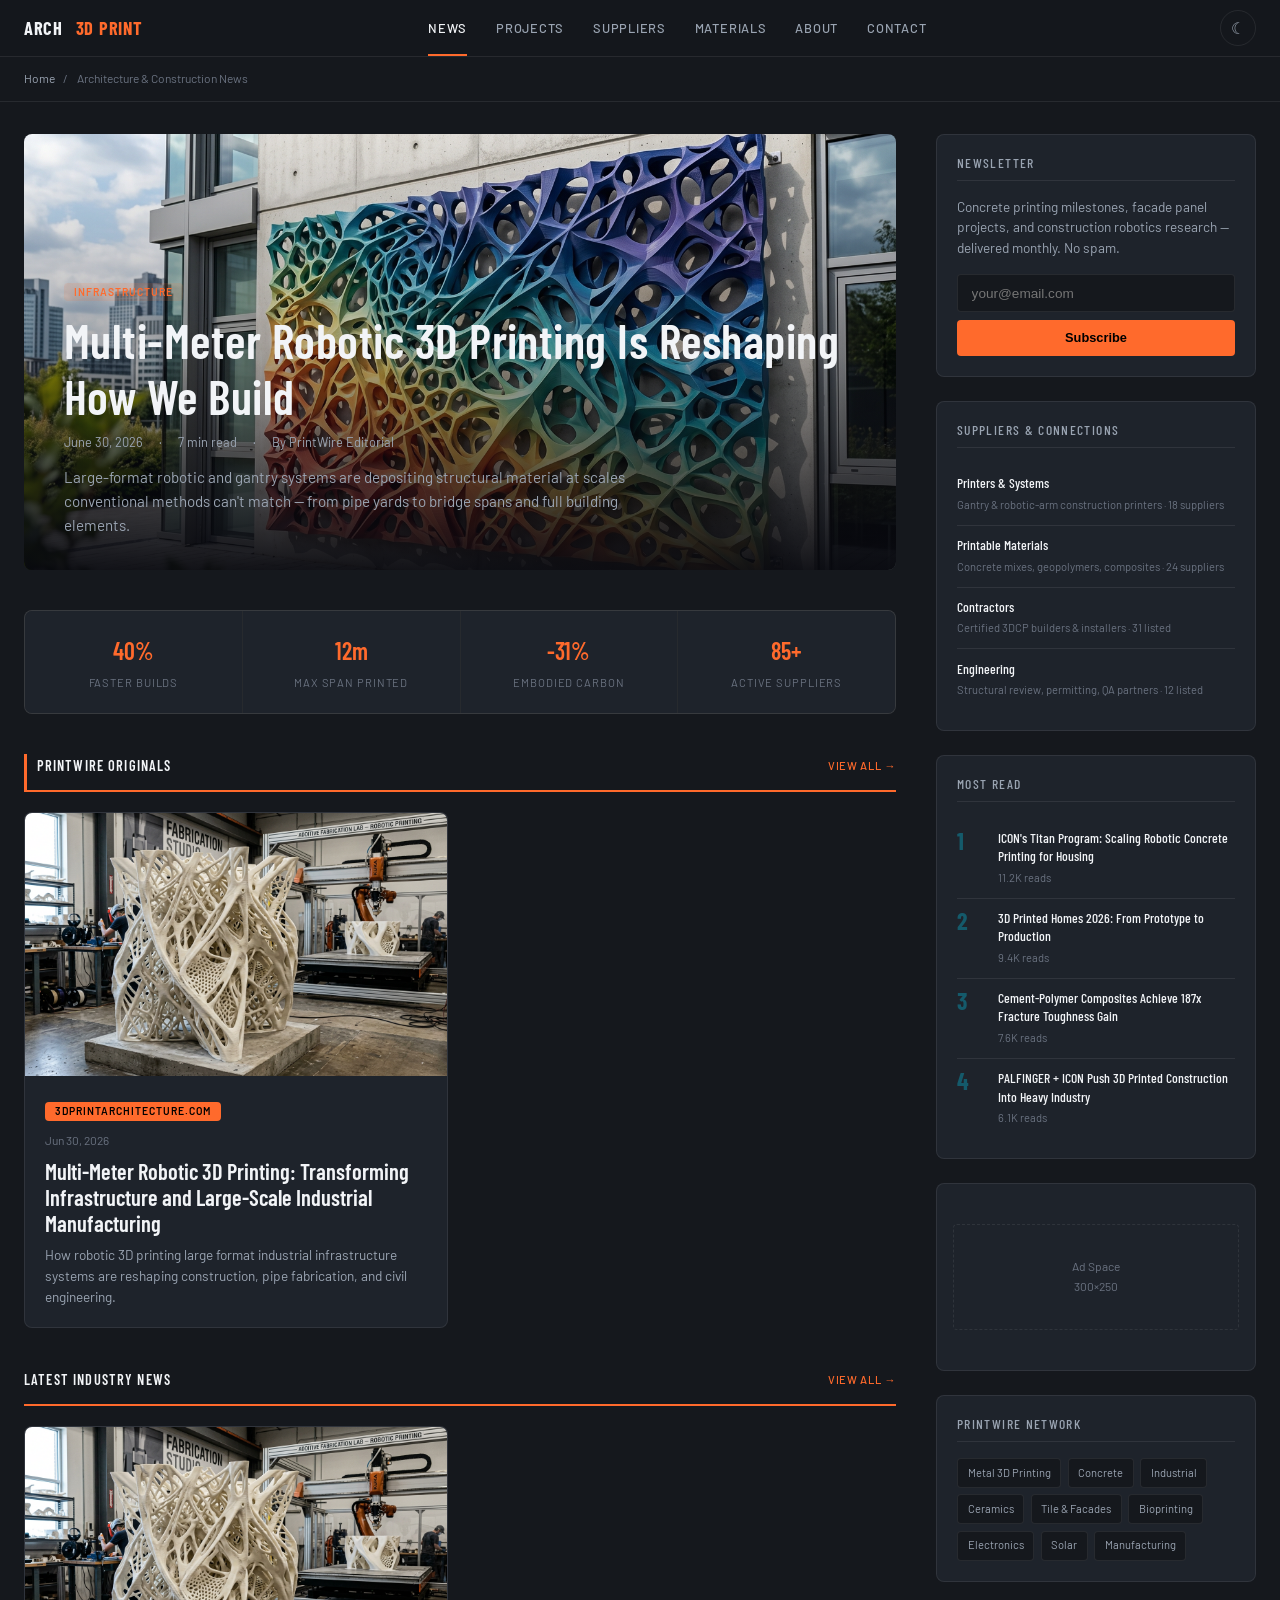
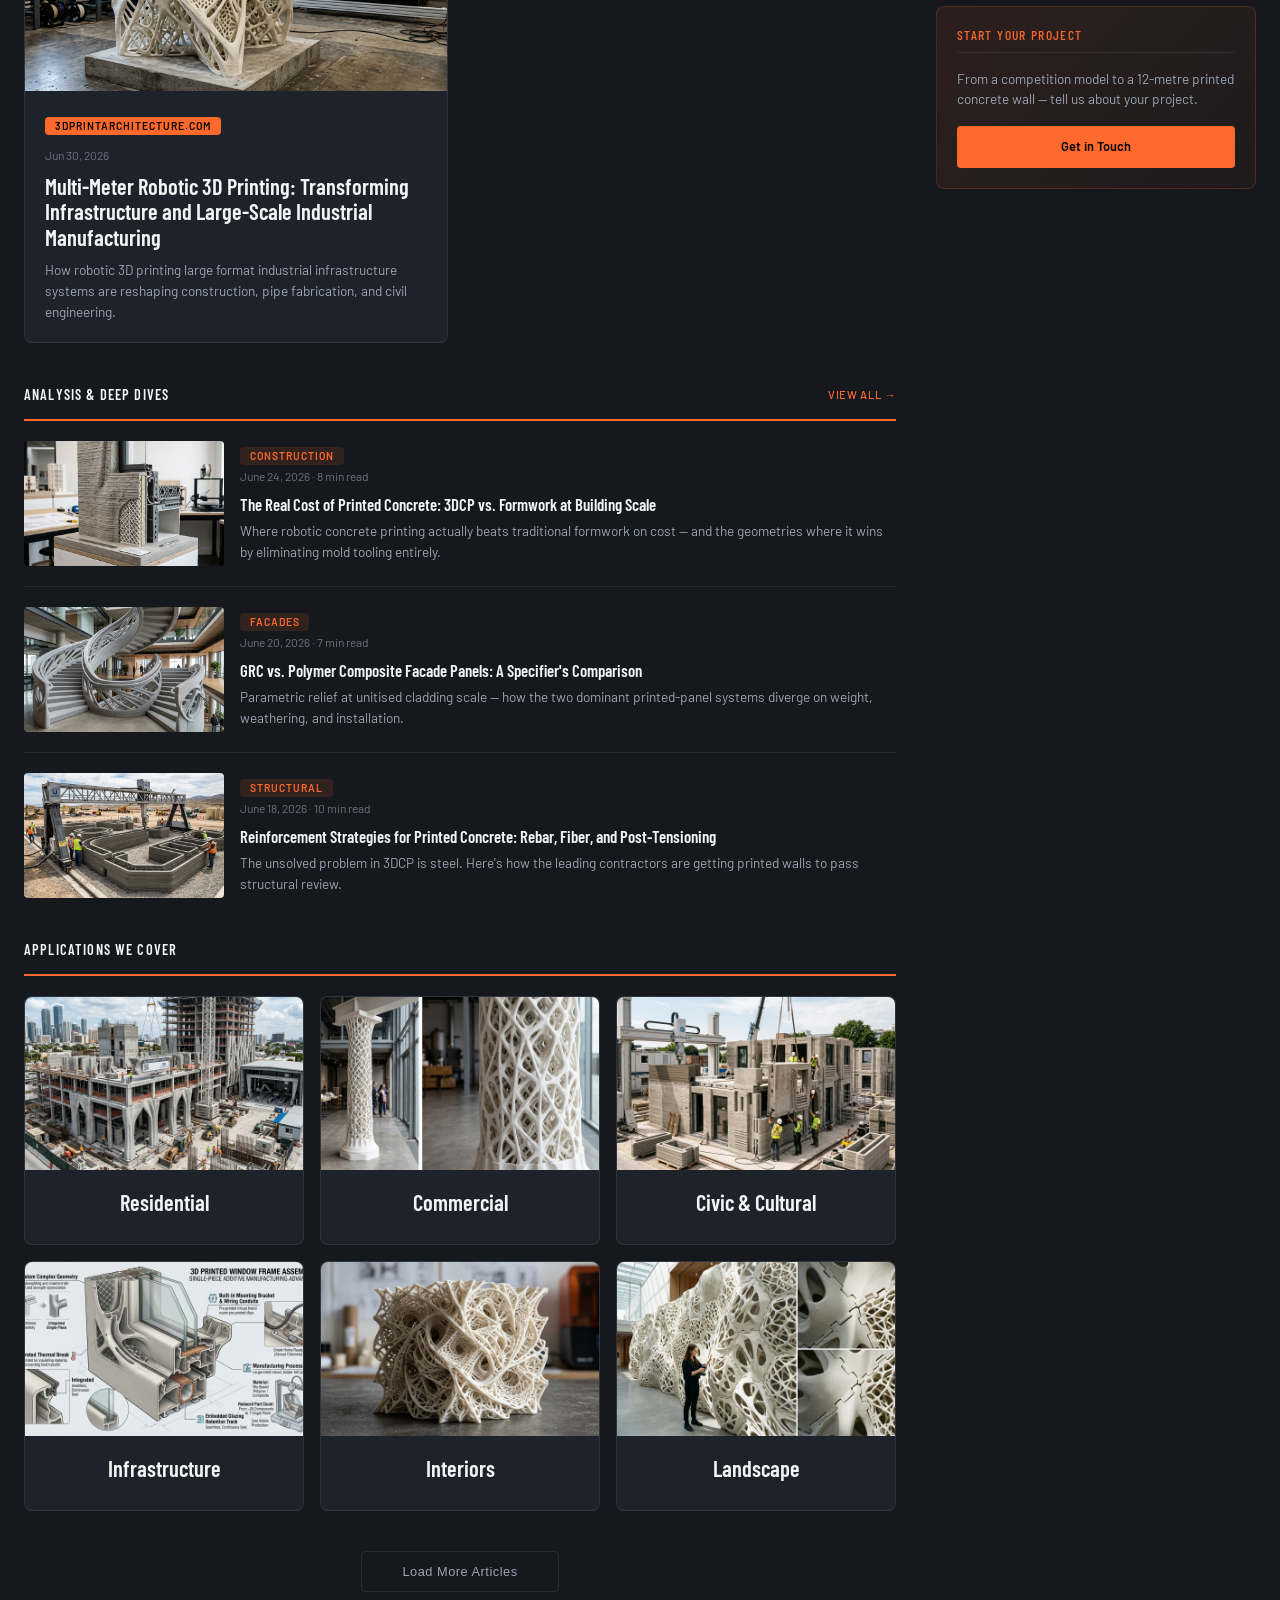
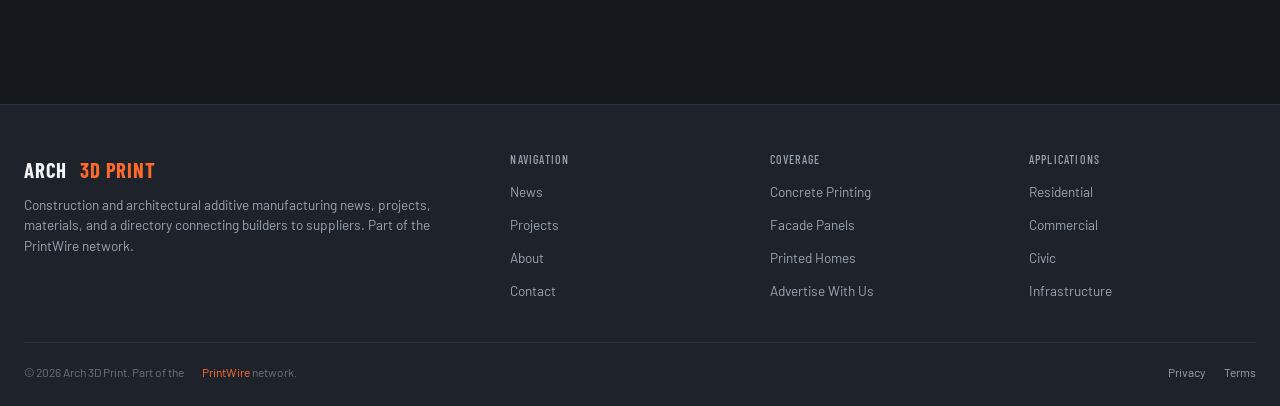
==== commit 7c47ab99: "Add contextual architecture-construction favicon" ====
--- a/static/index.html
+++ b/static/index.html
@@ -9,6 +9,7 @@
   <link rel="preconnect" href="https://fonts.gstatic.com" crossorigin>
   <link href="https://fonts.googleapis.com/css2?family=Barlow+Condensed:wght@600;700&family=Barlow:wght@400;500;600&display=swap" rel="stylesheet">
   <link rel="stylesheet" href="css/editorial.css">
+  <link rel="icon" type="image/svg+xml" href="/favicon.svg">
 </head>
 <body>
 
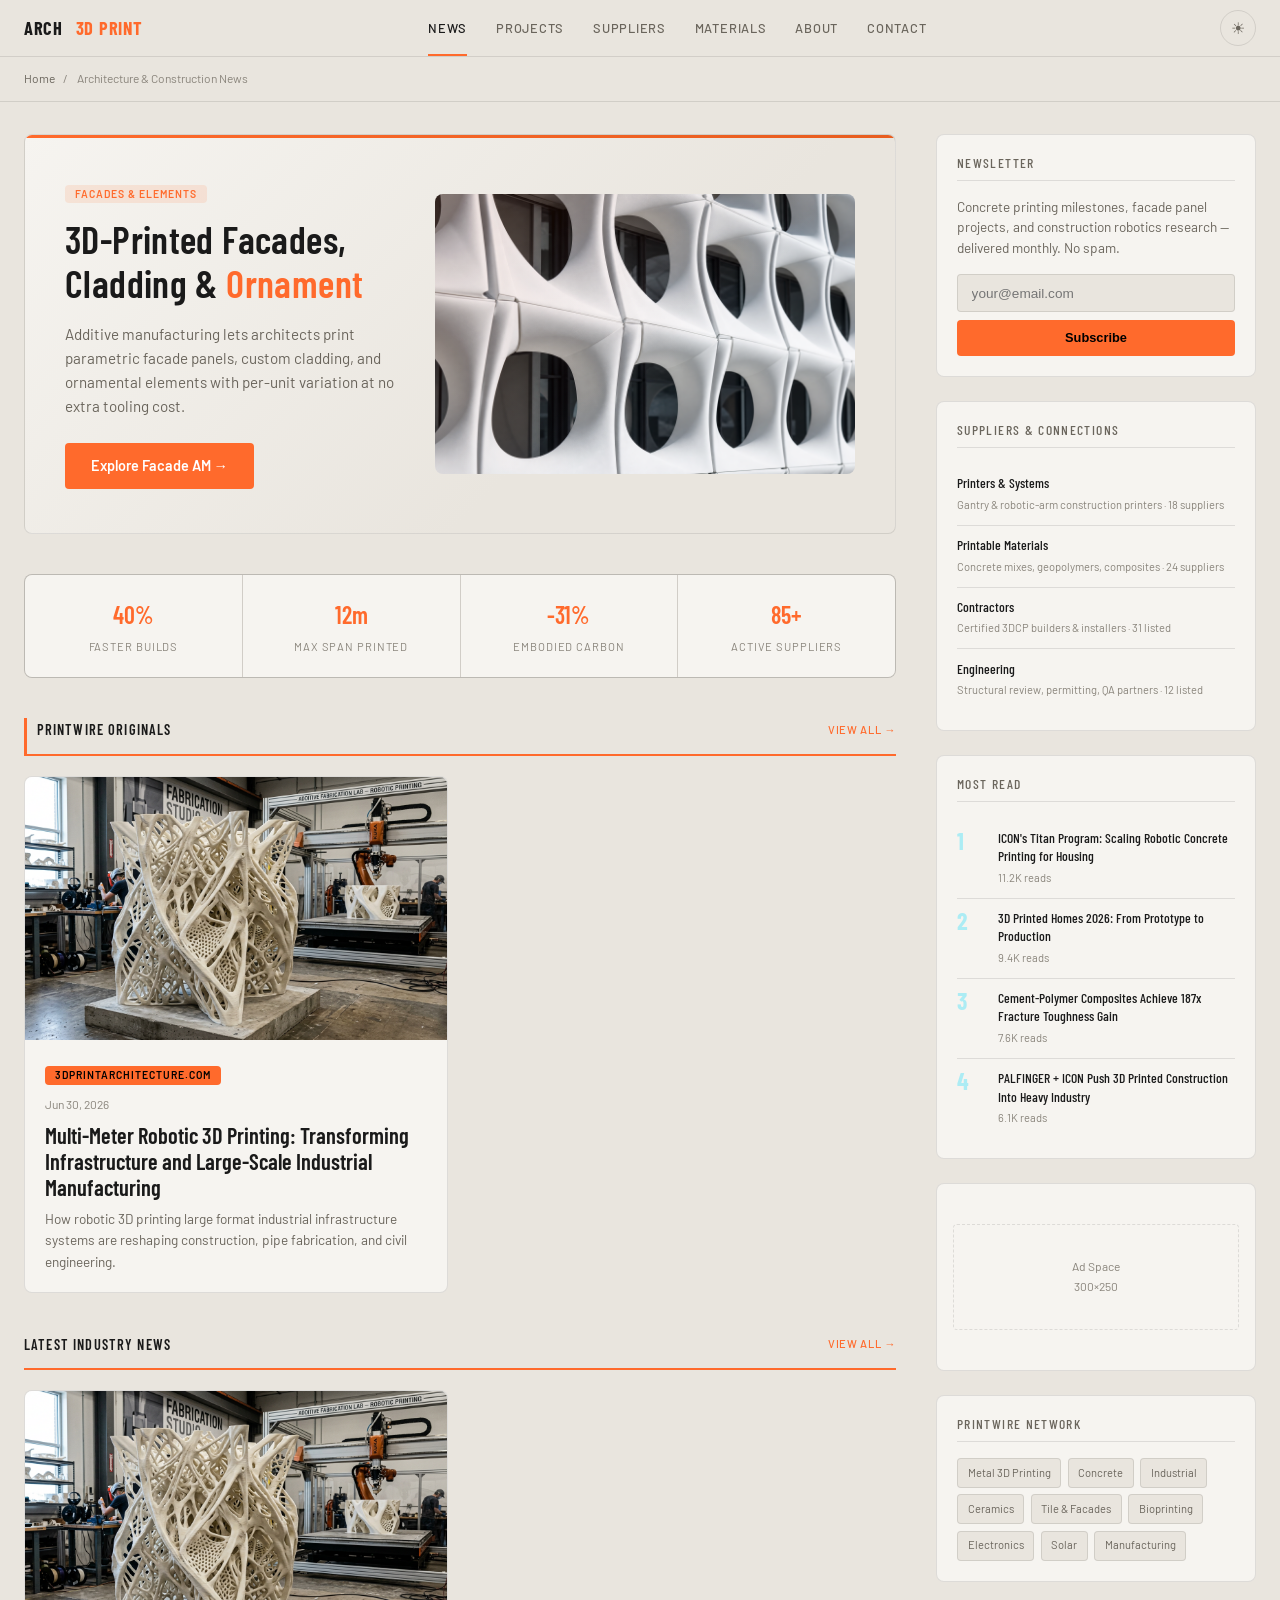
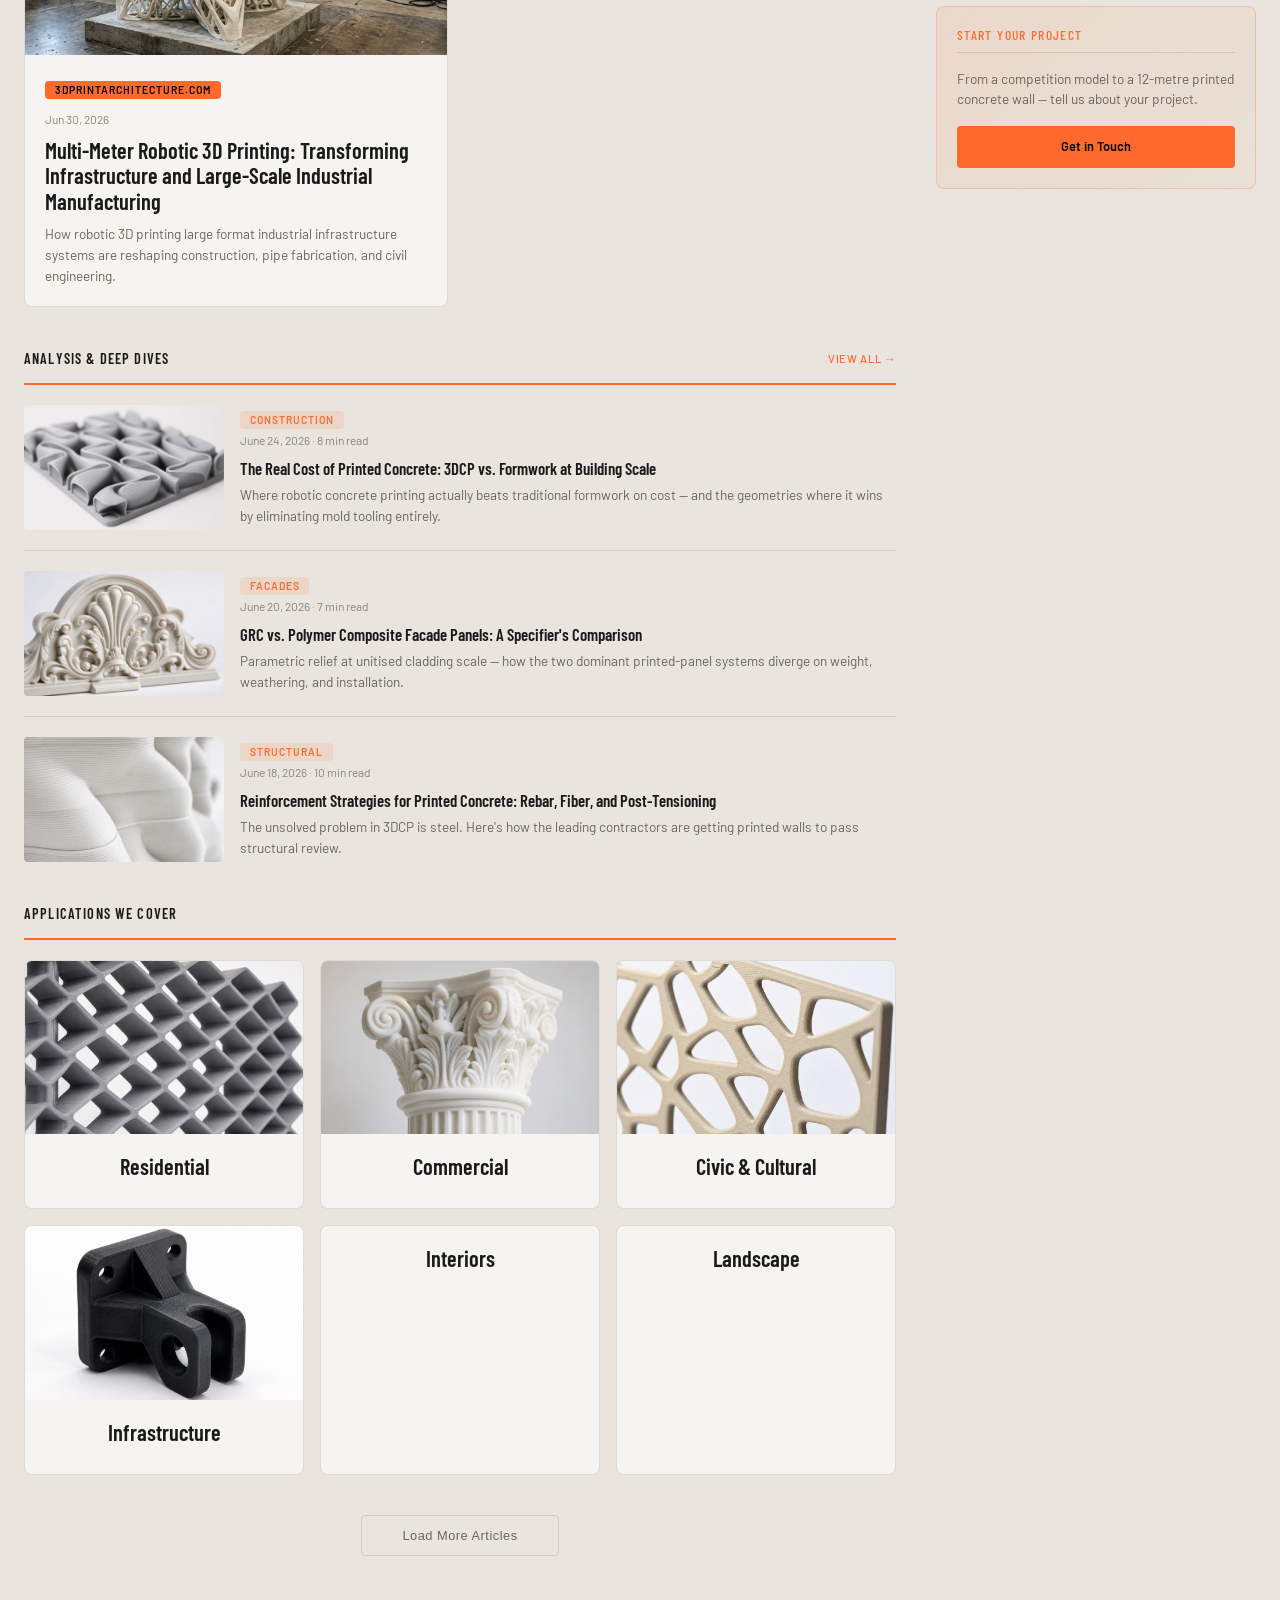
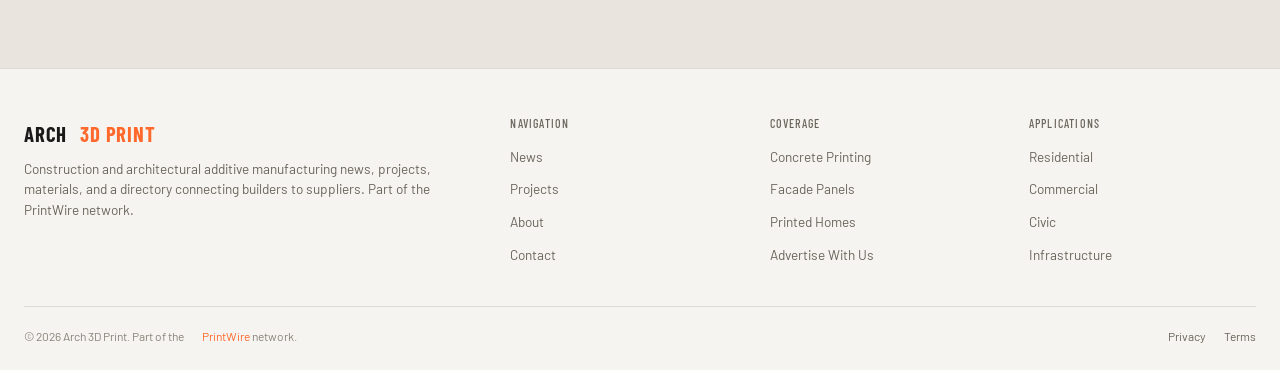
==== commit 64e1cb4f: "Diversify: market-targeted variant layout, unique per-site gpt-image-2 imagery (no repeats), light/d" ====
--- a/static/index.html
+++ b/static/index.html
@@ -10,6 +10,13 @@
   <link href="https://fonts.googleapis.com/css2?family=Barlow+Condensed:wght@600;700&family=Barlow:wght@400;500;600&display=swap" rel="stylesheet">
   <link rel="stylesheet" href="css/editorial.css">
   <link rel="icon" type="image/svg+xml" href="/favicon.svg">
+  <meta property="og:type" content="website">
+  <meta property="og:title" content="Arch 3D Print — Construction &amp; Architectural AM News &amp; Suppliers">
+  <meta property="og:description" content="Arch 3D Print: construction and architectural additive manufacturing news, robotic concrete printing, facade panels, and a directory connecting builders to suppliers.">
+  <meta property="og:image" content="https://arch3dprint.com/images/01_hero_parametric_facade.png">
+  <meta property="og:url" content="https://arch3dprint.com/">
+  <meta name="twitter:card" content="summary_large_image">
+  <meta name="twitter:image" content="https://arch3dprint.com/images/01_hero_parametric_facade.png">
 </head>
 <body>
 
@@ -42,20 +49,15 @@
   <div class="ed-main">
 
     <!-- Featured Story -->
-    <article class="ed-hero">
-      <img src="images/05_facade_gradient.png" alt="Large-format robotic 3D printing on a construction site">
-      <div class="ed-hero-overlay"></div>
-      <div class="ed-hero-content">
-        <span class="ed-badge">Infrastructure</span>
-        <h1><a href="#">Multi-Meter Robotic 3D Printing Is Reshaping How We Build</a></h1>
-        <div class="ed-hero-meta">
-          <span>June 30, 2026</span>
-          <span>·</span>
-          <span>7 min read</span>
-          <span>·</span>
-          <span>By PrintWire Editorial</span>
-        </div>
-        <p class="ed-hero-excerpt">Large-format robotic and gantry systems are depositing structural material at scales conventional methods can't match — from pipe yards to bridge spans and full building elements.</p>
+    <article class="ed-hero-split">
+      <div class="ed-hero-split-text">
+        <span class="ed-badge">Facades & Elements</span>
+        <h1>3D-Printed Facades, Cladding &amp; <span class="ed-logo-accent">Ornament</span></h1>
+        <p class="ed-hero-excerpt">Additive manufacturing lets architects print parametric facade panels, custom cladding, and ornamental elements with per-unit variation at no extra tooling cost.</p>
+        <a href="/articles/" class="ed-hero-cta">Explore Facade AM &rarr;</a>
+      </div>
+      <div class="ed-hero-visual">
+        <img src="images/01_hero_parametric_facade.png" alt="Facades & Elements">
       </div>
     </article>
 
@@ -104,7 +106,7 @@
     </div>
     <div class="ed-list">
       <article class="ed-list-item">
-        <img src="images/07_scale_section.png" alt="Printed concrete wall section">
+        <img src="images/02_custom_cladding.png" alt="Printed concrete wall section">
         <div>
           <span class="ed-badge">Construction</span>
           <div class="ed-card-meta">June 24, 2026 · 8 min read</div>
@@ -113,7 +115,7 @@
         </div>
       </article>
       <article class="ed-list-item">
-        <img src="images/11_staircase.png" alt="Parametric facade panel">
+        <img src="images/03_ornamental_architectural.png" alt="Parametric facade panel">
         <div>
           <span class="ed-badge">Facades</span>
           <div class="ed-card-meta">June 20, 2026 · 7 min read</div>
@@ -122,7 +124,7 @@
         </div>
       </article>
       <article class="ed-list-item">
-        <img src="images/12_foundation.png" alt="Reinforced printed foundation">
+        <img src="images/04_facade_surface.png" alt="Reinforced printed foundation">
         <div>
           <span class="ed-badge">Structural</span>
           <div class="ed-card-meta">June 18, 2026 · 10 min read</div>
@@ -138,27 +140,27 @@
     </div>
     <div class="ed-card-grid" style="grid-template-columns: repeat(3, 1fr); gap: 1rem; margin-bottom: 2.5rem;">
       <a href="#" class="ed-card" style="text-align:center;">
-        <img class="ed-card-img" src="images/08_site_integration.png" alt="Residential">
+        <img class="ed-card-img" src="images/05_brise_soleil.png" alt="Residential">
         <div class="ed-card-body"><h3>Residential</h3></div>
       </a>
       <a href="#" class="ed-card" style="text-align:center;">
-        <img class="ed-card-img" src="images/09_column_lattice.png" alt="Commercial">
+        <img class="ed-card-img" src="images/06_decorative_column.png" alt="Commercial">
         <div class="ed-card-body"><h3>Commercial</h3></div>
       </a>
       <a href="#" class="ed-card" style="text-align:center;">
-        <img class="ed-card-img" src="images/10_modular_system.png" alt="Civic & Cultural">
+        <img class="ed-card-img" src="images/07_perforated_screen.png" alt="Civic & Cultural">
         <div class="ed-card-body"><h3>Civic &amp; Cultural</h3></div>
       </a>
       <a href="#" class="ed-card" style="text-align:center;">
-        <img class="ed-card-img" src="images/13_window_frame.png" alt="Infrastructure">
+        <img class="ed-card-img" src="images/08_facade_mounting.png" alt="Infrastructure">
         <div class="ed-card-body"><h3>Infrastructure</h3></div>
       </a>
       <a href="#" class="ed-card" style="text-align:center;">
-        <img class="ed-card-img" src="images/14_ornament_detail.png" alt="Interiors">
+        
         <div class="ed-card-body"><h3>Interiors</h3></div>
       </a>
       <a href="#" class="ed-card" style="text-align:center;">
-        <img class="ed-card-img" src="images/03_wall_panels.png" alt="Landscape">
+        
         <div class="ed-card-body"><h3>Landscape</h3></div>
       </a>
     </div>
@@ -342,7 +344,7 @@
     btn.title = theme === 'dark' ? 'Switch to light mode' : 'Switch to dark mode';
   }
   const saved = localStorage.getItem('ed-theme');
-  setTheme(saved || 'dark');
+  setTheme(saved || 'light');
   btn.addEventListener('click', () => {
     const current = root.getAttribute('data-theme') || 'dark';
     setTheme(current === 'dark' ? 'light' : 'dark');
--- a/static/css/editorial.css
+++ b/static/css/editorial.css
@@ -751,3 +751,44 @@
   .ed-footer-inner { grid-template-columns: 1fr; }
   .ed-hero-excerpt { display: none; }
 }
+
+/* variant: two-column split hero */
+.ed-hero-split {
+  display: grid;
+  grid-template-columns: 1fr 420px;
+  gap: 2.5rem;
+  align-items: center;
+  background: linear-gradient(135deg, var(--bg-card) 0%, var(--bg) 65%);
+  border: 1px solid var(--border);
+  border-radius: var(--radius);
+  padding: 2.75rem 2.5rem;
+  margin-bottom: 2.5rem;
+  position: relative;
+  overflow: hidden;
+}
+.ed-hero-split::before {
+  content: ''; position: absolute; top: 0; left: 0; right: 0; height: 3px;
+  background: linear-gradient(90deg, var(--accent), var(--accent-dark));
+}
+.ed-hero-split h1 { font-size: 2.4rem; line-height: 1.15; margin: 0.75rem 0 0.5rem; }
+.ed-hero-split .ed-hero-excerpt { max-width: none; margin-top: 1rem; }
+.ed-hero-cta {
+  display: inline-block; margin-top: 1.5rem;
+  padding: 0.7rem 1.6rem; border-radius: var(--radius-sm);
+  background: var(--accent); color: #fff; font-weight: 600; font-size: 0.9rem;
+  transition: transform var(--transition), box-shadow var(--transition);
+}
+.ed-hero-cta:hover { transform: translateY(-2px); box-shadow: 0 6px 20px var(--accent-dim); }
+.ed-hero-visual {
+  position: relative; border-radius: var(--radius); overflow: hidden; aspect-ratio: 3/2;
+}
+.ed-hero-visual img { width: 100%; height: 100%; object-fit: cover; display: block; }
+.ed-hero-visual::after {
+  content: ''; position: absolute; inset: 0;
+  background: linear-gradient(135deg, var(--accent-dim) 0%, transparent 60%);
+}
+@media (max-width: 768px) {
+  .ed-hero-split { grid-template-columns: 1fr; padding: 1.75rem 1.5rem; }
+  .ed-hero-split h1 { font-size: 1.7rem; }
+  .ed-hero-visual { order: -1; }
+}
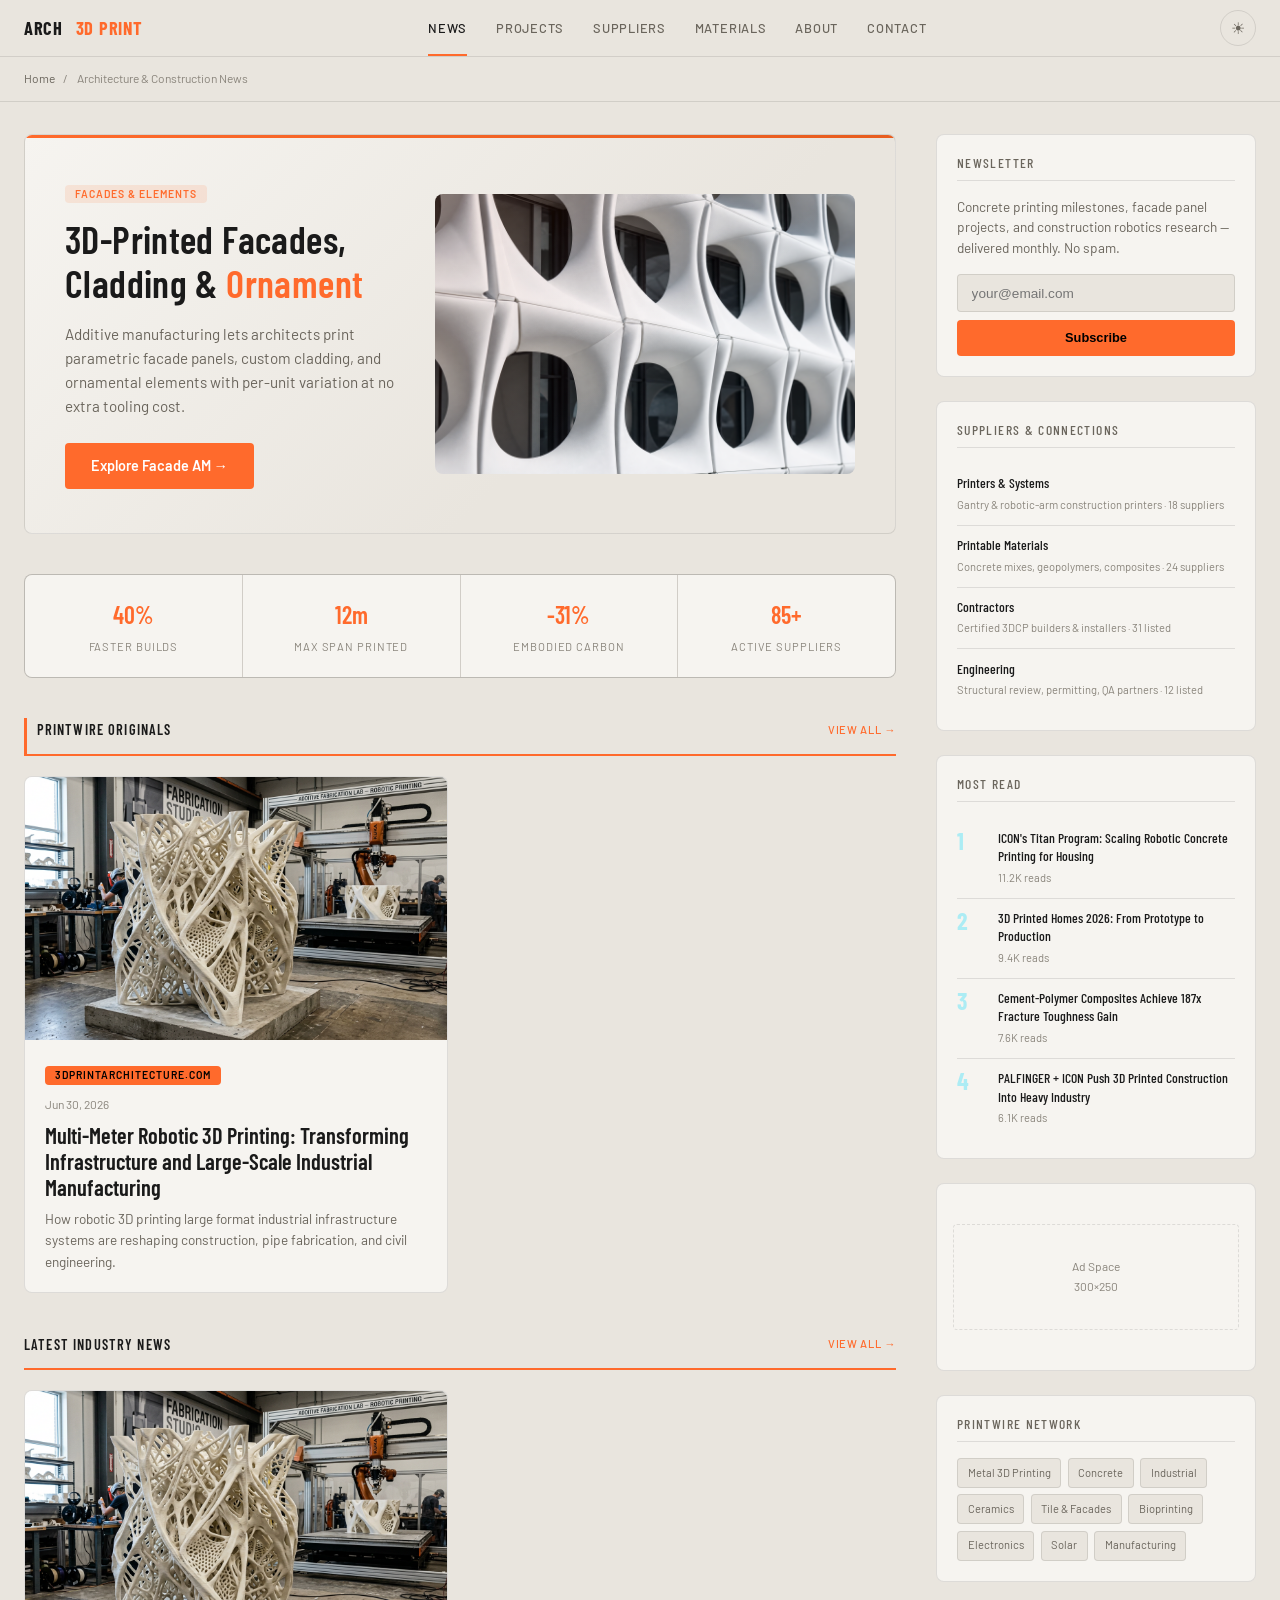
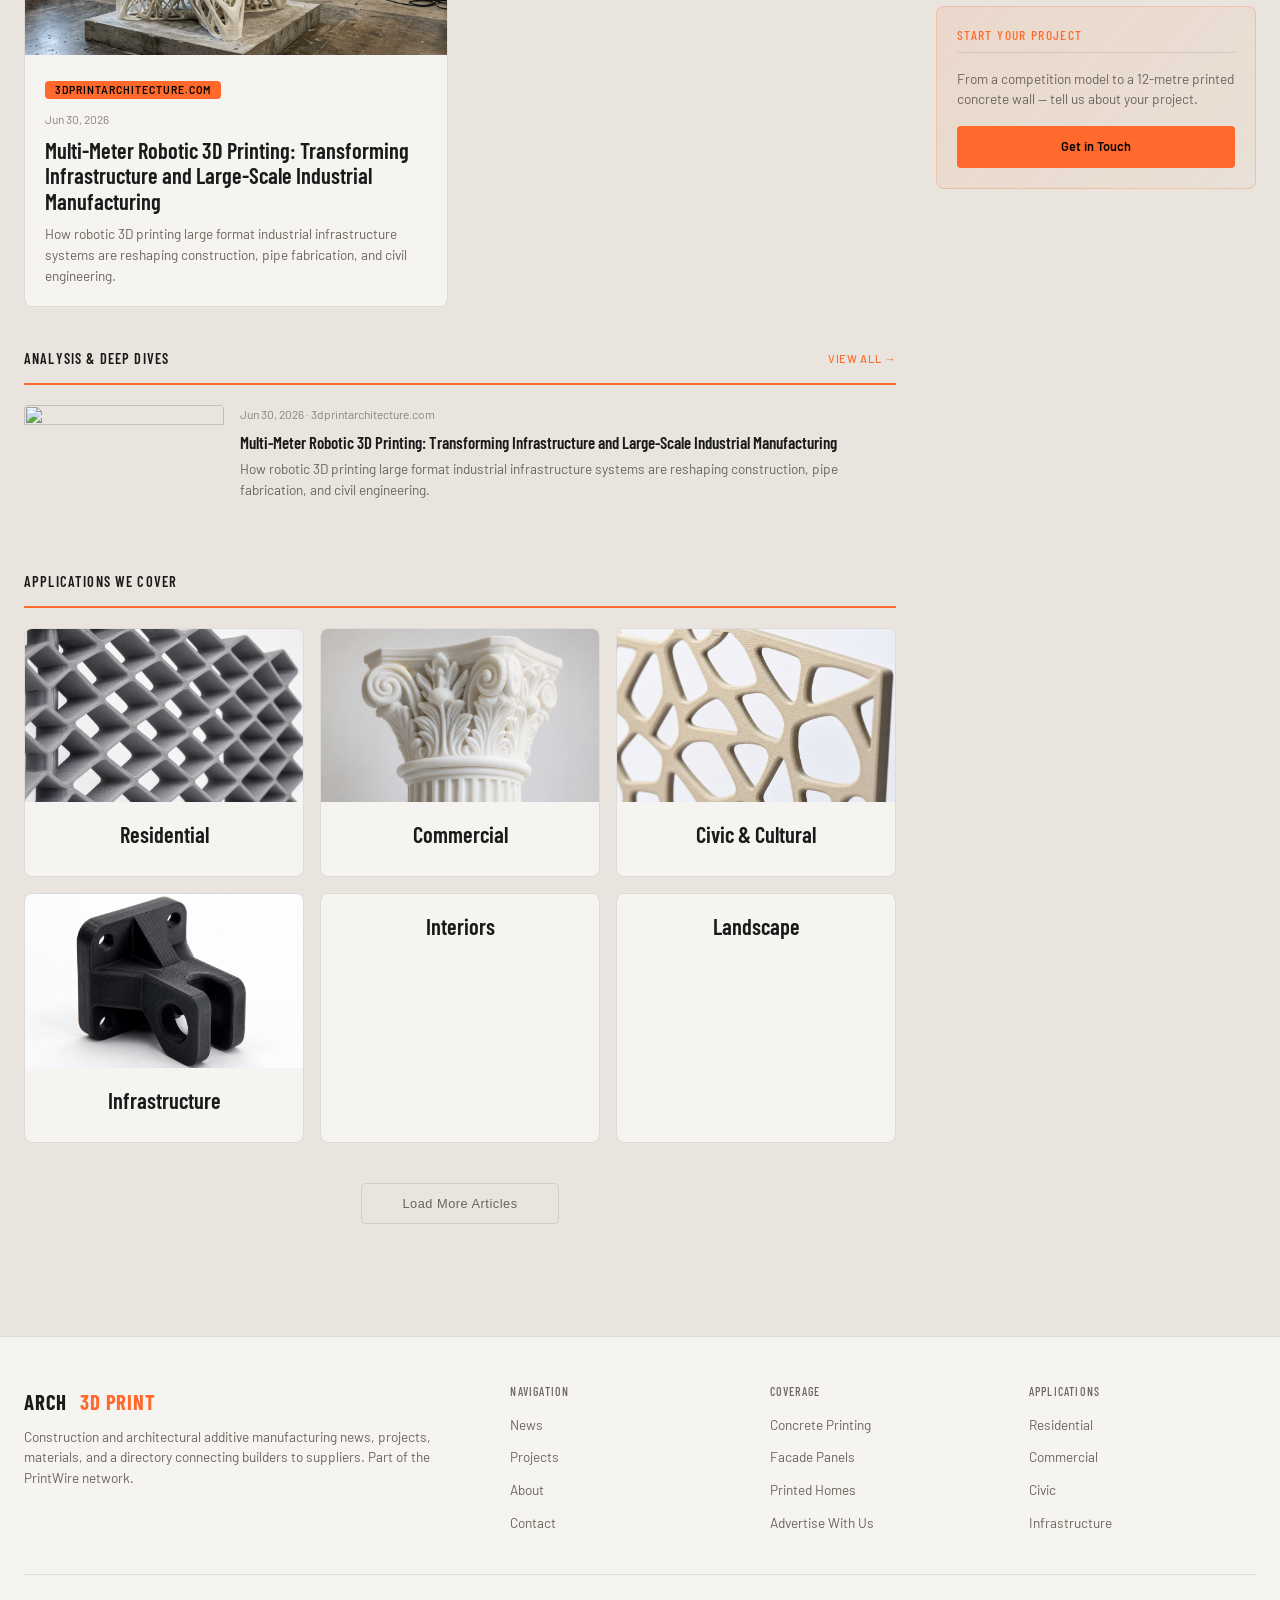
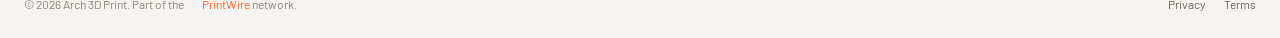
==== commit ecd4a0c1: "Wire up Analysis and Deep Dives section from network.json feed" ====
--- a/static/index.html
+++ b/static/index.html
@@ -102,36 +102,10 @@
     <!-- Analysis & Deep Dives -->
     <div class="ed-section-label">
       Analysis &amp; Deep Dives
-      <a href="#">View All &rarr;</a>
-    </div>
-    <div class="ed-list">
-      <article class="ed-list-item">
-        <img src="images/02_custom_cladding.png" alt="Printed concrete wall section">
-        <div>
-          <span class="ed-badge">Construction</span>
-          <div class="ed-card-meta">June 24, 2026 · 8 min read</div>
-          <h3><a href="#">The Real Cost of Printed Concrete: 3DCP vs. Formwork at Building Scale</a></h3>
-          <p class="ed-card-excerpt">Where robotic concrete printing actually beats traditional formwork on cost — and the geometries where it wins by eliminating mold tooling entirely.</p>
-        </div>
-      </article>
-      <article class="ed-list-item">
-        <img src="images/03_ornamental_architectural.png" alt="Parametric facade panel">
-        <div>
-          <span class="ed-badge">Facades</span>
-          <div class="ed-card-meta">June 20, 2026 · 7 min read</div>
-          <h3><a href="#">GRC vs. Polymer Composite Facade Panels: A Specifier's Comparison</a></h3>
-          <p class="ed-card-excerpt">Parametric relief at unitised cladding scale — how the two dominant printed-panel systems diverge on weight, weathering, and installation.</p>
-        </div>
-      </article>
-      <article class="ed-list-item">
-        <img src="images/04_facade_surface.png" alt="Reinforced printed foundation">
-        <div>
-          <span class="ed-badge">Structural</span>
-          <div class="ed-card-meta">June 18, 2026 · 10 min read</div>
-          <h3><a href="#">Reinforcement Strategies for Printed Concrete: Rebar, Fiber, and Post-Tensioning</a></h3>
-          <p class="ed-card-excerpt">The unsolved problem in 3DCP is steel. Here's how the leading contractors are getting printed walls to pass structural review.</p>
-        </div>
-      </article>
+      <a href="/articles/">View All &rarr;</a>
+    </div>
+    <div class="ed-list" id="pwDeepDives">
+      <div style="padding:1.5rem;color:var(--text-faint);">Loading analysis…</div>
     </div>
 
     <!-- Applications -->
@@ -363,6 +337,16 @@
     { url: 'https://3dprintingindustry.com/feed/', name: '3DPI' }
   ];
 
+    function bestImg(item){
+    var raw = '';
+    var html = item.content || item.description || '';
+    var m = html.match(/<img[^>]+src=["']([^"'>]+)["']/i);
+    if (m) raw = m[1];
+    if (!raw) raw = (item.enclosure && item.enclosure.link) || item.thumbnail || '';
+    if (!raw) return '';
+    var full = raw.replace(/-\d{2,4}x\d{2,4}(?=\.(jpg|jpeg|png|webp|gif)(\?|$))/i, '');
+    return 'https://wsrv.nl/?url=' + encodeURIComponent(full) + '&w=800&h=534&fit=cover&a=attention&output=jpg&q=82';
+  }
   var api = 'https://api.rss2json.com/v1/api.json?rss_url=';
   var rss = [];
   var localArts = [];
@@ -430,7 +414,7 @@
             rss.push({ title: item.title, link: item.link,
               desc: stripHtml(item.description).substring(0,140) + '…',
               date: item.pubDate, source: feed.name, local: false,
-              img: item.thumbnail || (item.enclosure && item.enclosure.link) || '' });
+              img: bestImg(item) });
           });
         }
       })
@@ -451,6 +435,31 @@
       : '<div style="grid-column:1/-1;text-align:center;padding:2rem;color:var(--text-faint);">Unable to load news.</div>';
   }
 })();
+
+// -- Analysis & Deep Dives: PrintWire catalog in list format --
+(function(){
+  var box = document.getElementById('pwDeepDives');
+  if (!box) return;
+  function esc(s){var d=document.createElement('div');d.appendChild(document.createTextNode(s==null?'':s));return d.innerHTML;}
+  var empty = '<div style="padding:1.5rem;color:var(--text-faint);">In-depth analysis and deep dives are on the way — check back soon.</div>';
+  fetch('network.json',{cache:'no-store'})
+    .then(function(r){ return r.ok ? r.json() : []; })
+    .then(function(items){
+      items = (items || []).slice();
+      items.sort(function(a,b){ return (b.iso||'').localeCompare(a.iso||''); });
+      if (!items.length){ box.innerHTML = empty; return; }
+      box.innerHTML = items.slice(0,8).map(function(a){
+        var img = a.img ? '<img src="'+esc(a.img)+'" alt="" loading="lazy">' : '';
+        var meta = esc(a.date||'') + (a.origin ? ' · '+esc(a.origin) : '');
+        return '<article class="ed-list-item">'+img+'<div>'+
+          '<div class="ed-card-meta">'+meta+'</div>'+
+          '<h3><a href="'+esc(a.url)+'">'+esc(a.title)+'</a></h3>'+
+          '<p class="ed-card-excerpt">'+esc(a.summary||'')+'</p>'+
+          '</div></article>';
+      }).join('');
+    })
+    .catch(function(){ box.innerHTML = empty; });
+})();
 </script>
 </body>
 </html>
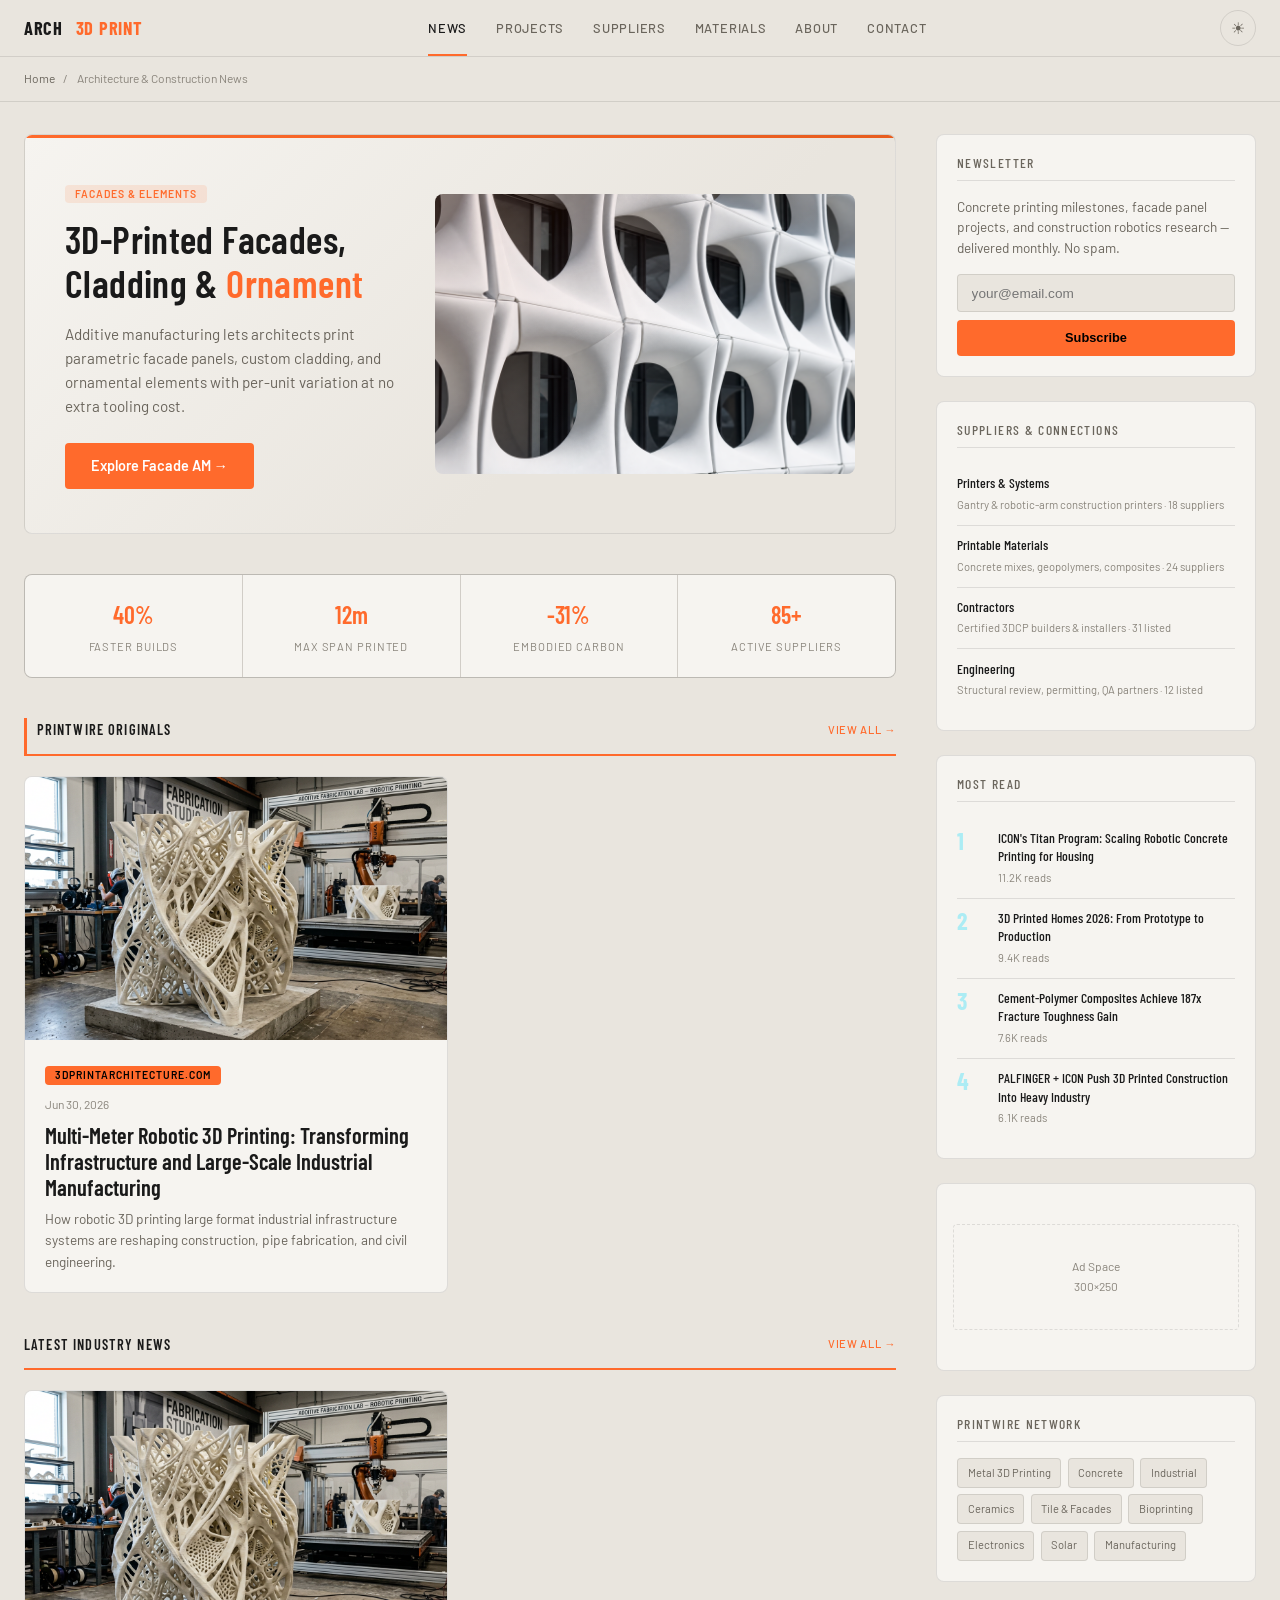
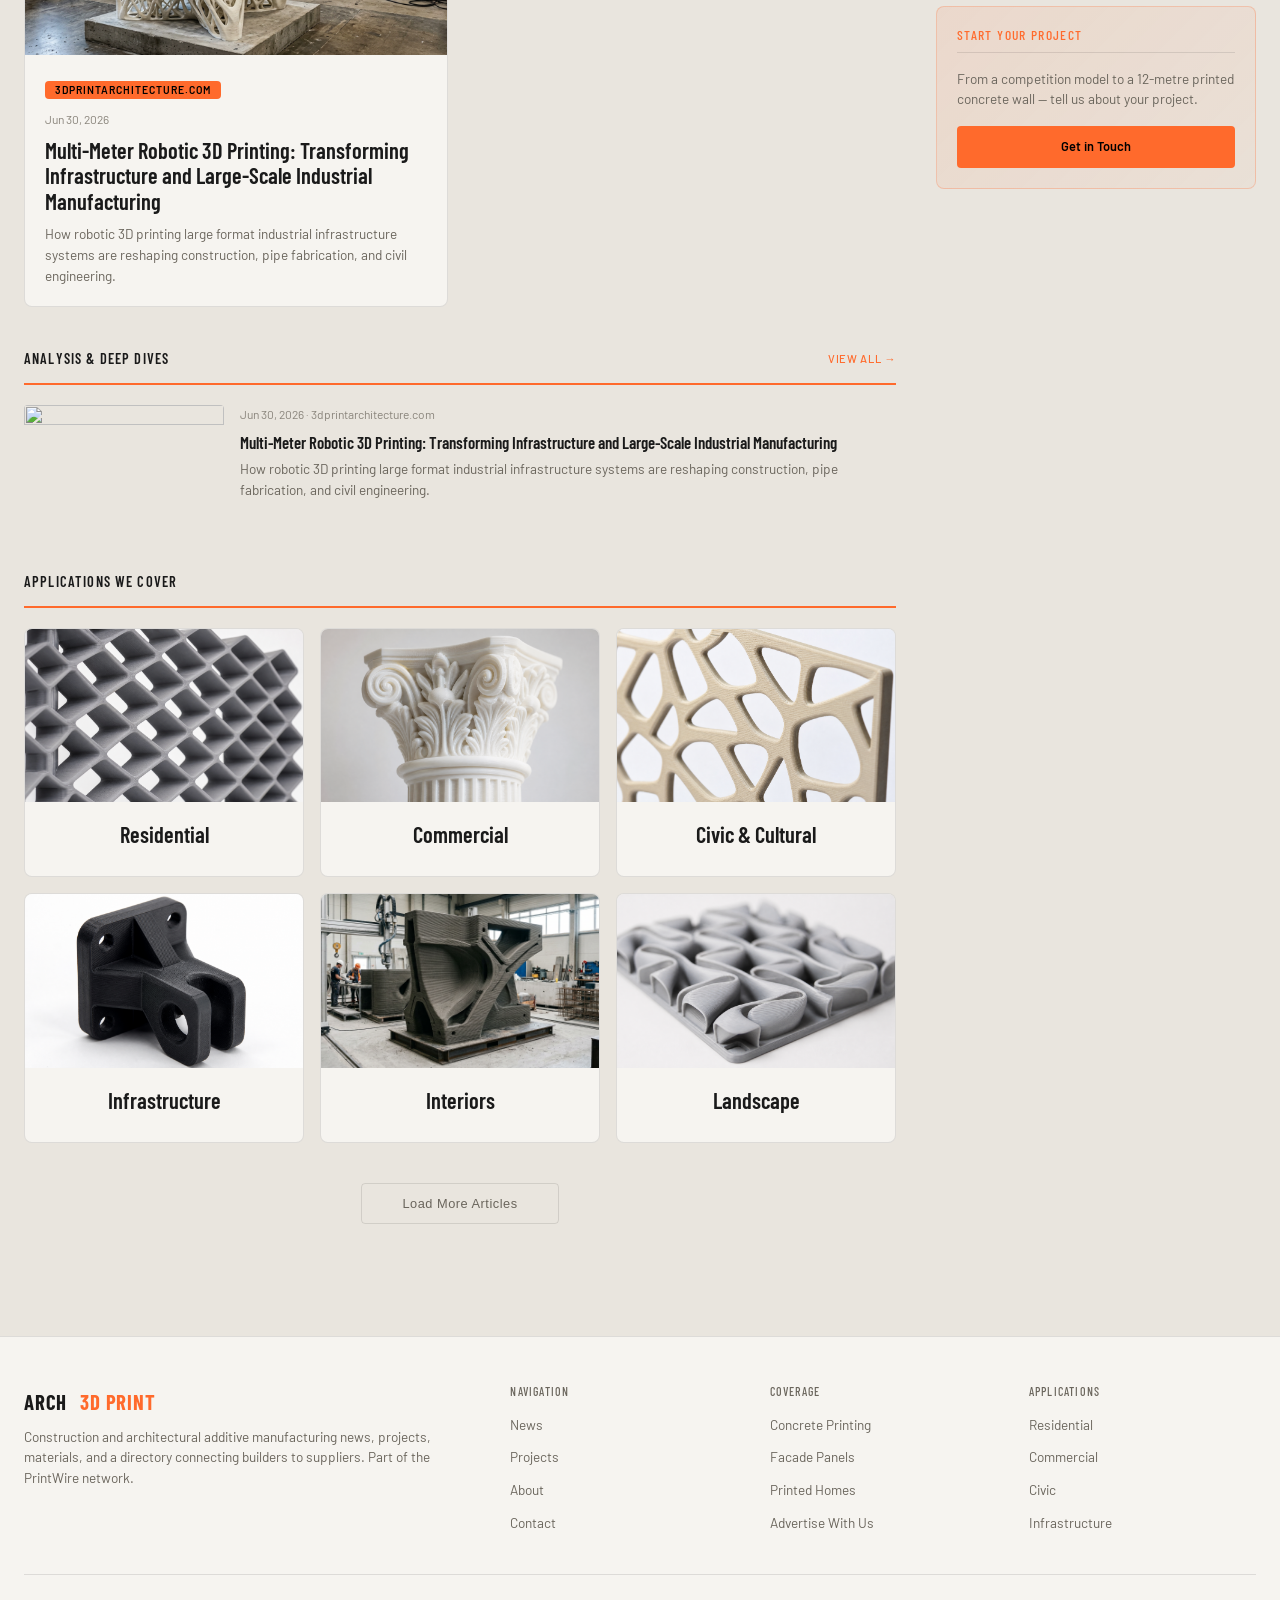
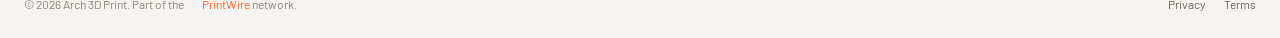
==== commit 180f8dc6: "Add missing category card images The Applications We Cover grid had cards with no <img> at all: the " ====
--- a/static/index.html
+++ b/static/index.html
@@ -130,11 +130,11 @@
         <div class="ed-card-body"><h3>Infrastructure</h3></div>
       </a>
       <a href="#" class="ed-card" style="text-align:center;">
-        
+        <img class="ed-card-img" src="images/01_concrete_layers.png" alt="Interiors">
         <div class="ed-card-body"><h3>Interiors</h3></div>
       </a>
       <a href="#" class="ed-card" style="text-align:center;">
-        
+        <img class="ed-card-img" src="images/02_custom_cladding.png" alt="Landscape">
         <div class="ed-card-body"><h3>Landscape</h3></div>
       </a>
     </div>
